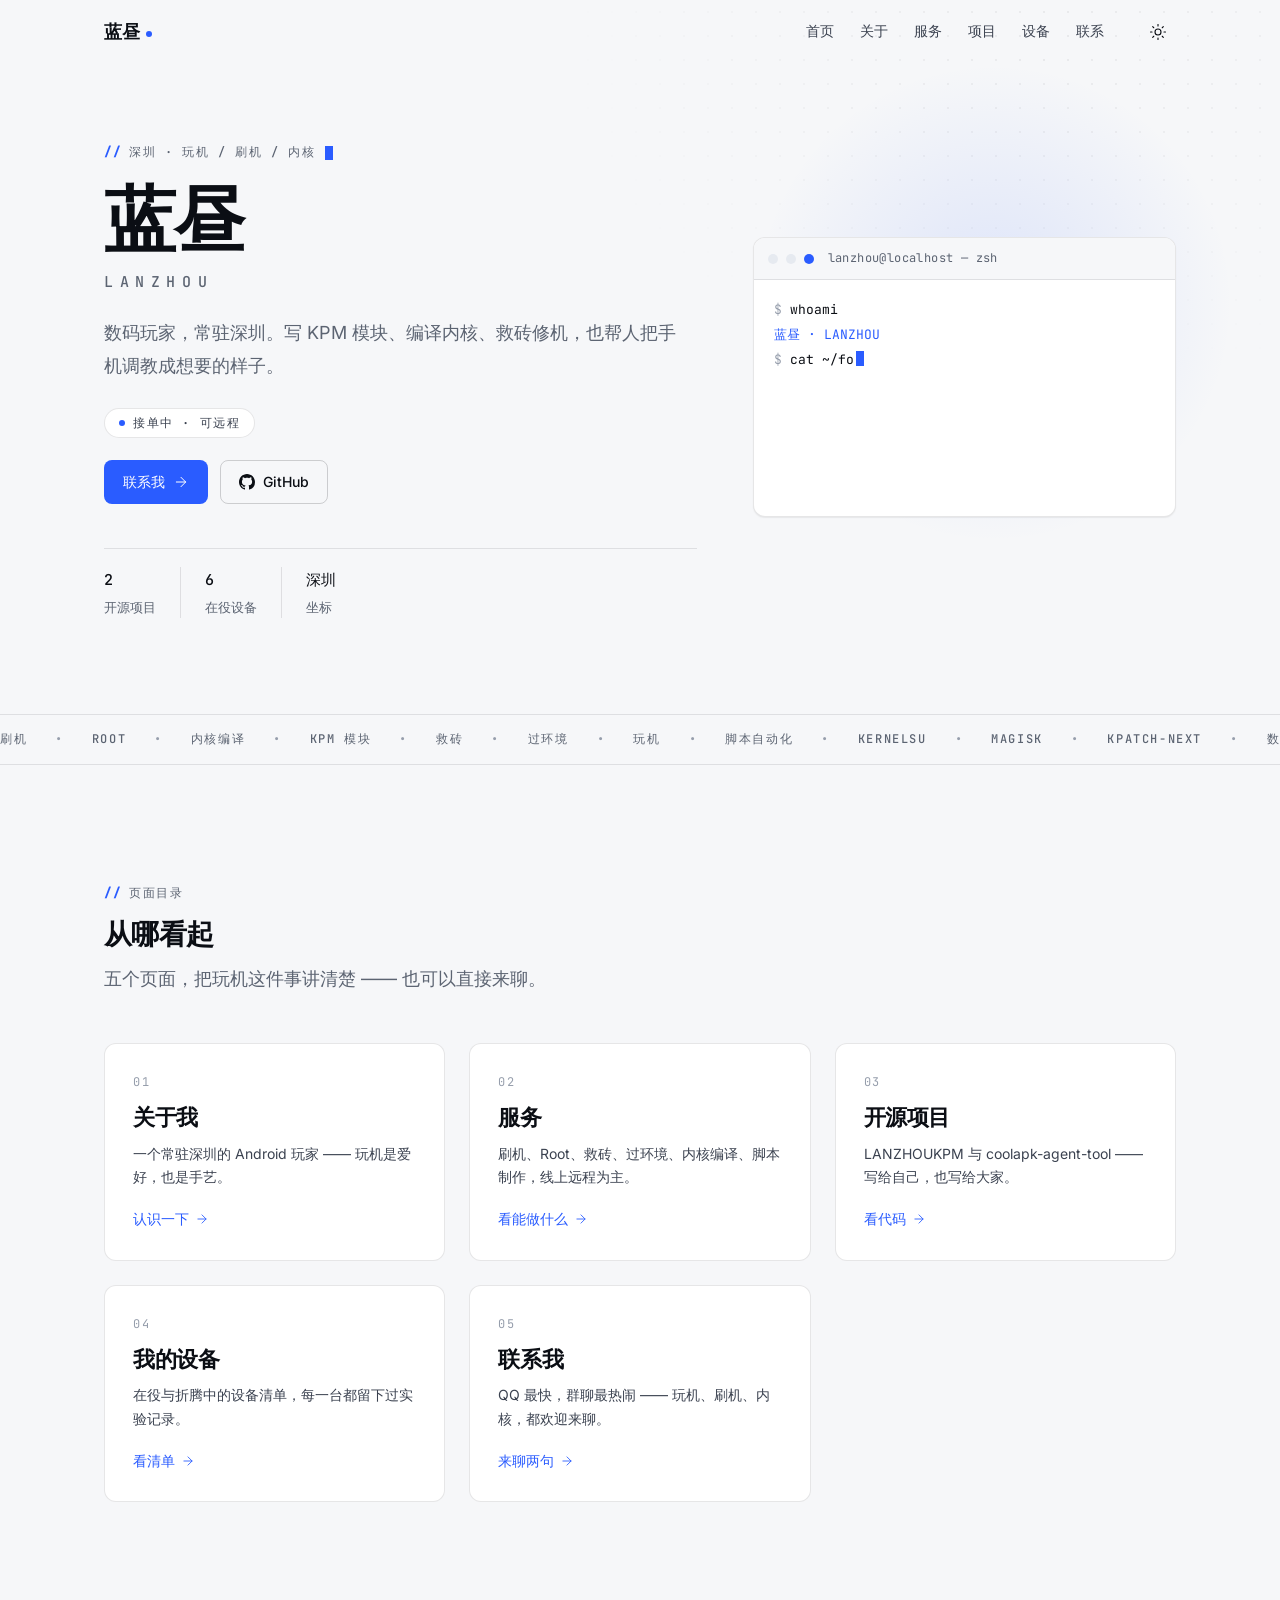
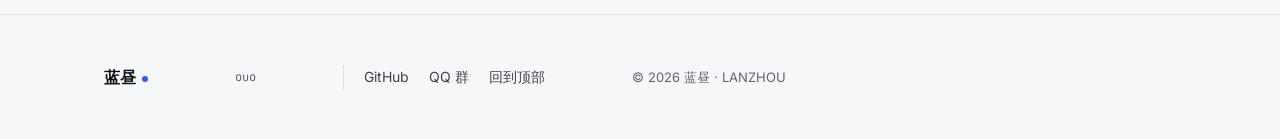
==== index.html @ 0f18b176 "site build: 2026-10-04 13:26 UTC" ====
<!DOCTYPE html><html lang="zh-CN" data-theme="light"><head><meta charset="utf-8"><meta name="viewport" content="width=device-width, initial-scale=1"><title>蓝昼的个人网站 - LANZHOU</title><meta name="description" content="蓝昼（LANZHOU）的个人网站：玩机、刷机、内核编译与数码折腾。线上承接刷机 / Root / 救砖 / 过环境 / 内核编译 / 软件脚本制作。"><meta name="color-scheme" content="light dark"><meta name="theme-color" content="#f6f7f9" media="(prefers-color-scheme: light)"><meta name="theme-color" content="#06080d" media="(prefers-color-scheme: dark)"><meta name="author" content="蓝昼"><meta property="og:title" content="蓝昼的个人网站 - LANZHOU"><meta property="og:description" content="蓝昼（LANZHOU）的个人网站：玩机、刷机、内核编译与数码折腾。线上承接刷机 / Root / 救砖 / 过环境 / 内核编译 / 软件脚本制作。"><meta property="og:type" content="website"><link rel="icon" type="image/svg+xml" href="/favicon.svg"><script>
      (function () {
        var root = document.documentElement;
        root.classList.add('js');
        try {
          var stored = localStorage.getItem('lz-theme');
          var theme =
            stored === 'light' || stored === 'dark'
              ? stored
              : window.matchMedia('(prefers-color-scheme: dark)').matches
                ? 'dark'
                : 'light';
          root.dataset.theme = theme;
        } catch (error) {
          /* keep the default light theme */
        }
      })();
    </script><meta name="astro-view-transitions-enabled" content="true"><meta name="astro-view-transitions-fallback" content="animate"><script type="module" src="/_astro/ClientRouter.astro_astro_type_script_index_0_lang.CYDbzu1r.js"></script><link rel="stylesheet" href="/_astro/Footer.B8YaAHz7.css"></head><body><a class="skip-link" href="#main">跳到主要内容</a><header data-astro-transition-persist="nav" class="nav" id="nav"><div class="container nav__inner"><a class="nav__logo" href="/" aria-label="蓝昼 · 回到首页">蓝昼<span class="nav__dot" aria-hidden="true"></span></a><nav class="nav__links" aria-label="主导航"><a class="nav__link is-active" href="/" aria-current="page">首页</a><a class="nav__link" href="/about">关于</a><a class="nav__link" href="/services">服务</a><a class="nav__link" href="/projects">项目</a><a class="nav__link" href="/devices">设备</a><a class="nav__link" href="/contact">联系</a><span class="nav__underline" aria-hidden="true"></span></nav><div class="nav__actions"><button class="icon-btn theme-toggle js-theme-toggle" type="button" aria-label="切换明暗主题" aria-pressed="false"><svg class="icon-sun" width="18" height="18" viewBox="0 0 24 24" fill="none" stroke="currentColor" stroke-width="1.5" stroke-linecap="round" stroke-linejoin="round" aria-hidden="true"><circle cx="12" cy="12" r="4" />
  <path d="M12 2v2" />
  <path d="M12 20v2" />
  <path d="m4.93 4.93 1.41 1.41" />
  <path d="m17.66 17.66 1.41 1.41" />
  <path d="M2 12h2" />
  <path d="M20 12h2" />
  <path d="m6.34 17.66-1.41 1.41" />
  <path d="m19.07 4.93-1.41 1.41" /></svg><svg class="icon-moon" width="18" height="18" viewBox="0 0 24 24" fill="none" stroke="currentColor" stroke-width="1.5" stroke-linecap="round" stroke-linejoin="round" aria-hidden="true"><path d="M20.985 12.486a9 9 0 1 1-9.473-9.472c.405-.022.617.46.402.803a6 6 0 0 0 8.268 8.268c.344-.215.825-.004.803.401" /></svg></button><button class="icon-btn nav__burger" id="navBurger" type="button" aria-label="打开菜单" aria-expanded="false" aria-controls="menuSheet"><span class="burger-lines" aria-hidden="true"><span></span><span></span></span></button></div></div></header><div class="menu-sheet" id="menuSheet"><a class="menu-sheet__link is-active" style="--i:0" href="/" aria-current="page">首页</a><a class="menu-sheet__link" style="--i:1" href="/about">关于</a><a class="menu-sheet__link" style="--i:2" href="/services">服务</a><a class="menu-sheet__link" style="--i:3" href="/projects">项目</a><a class="menu-sheet__link" style="--i:4" href="/devices">设备</a><a class="menu-sheet__link" style="--i:5" href="/contact">联系</a><div class="menu-sheet__foot"><span class="menu-sheet__foot-label">亮色 / 深色</span><button class="icon-btn theme-toggle js-theme-toggle" type="button" aria-label="切换明暗主题" aria-pressed="false"><svg class="icon-sun" width="18" height="18" viewBox="0 0 24 24" fill="none" stroke="currentColor" stroke-width="1.5" stroke-linecap="round" stroke-linejoin="round" aria-hidden="true"><circle cx="12" cy="12" r="4" />
  <path d="M12 2v2" />
  <path d="M12 20v2" />
  <path d="m4.93 4.93 1.41 1.41" />
  <path d="m17.66 17.66 1.41 1.41" />
  <path d="M2 12h2" />
  <path d="M20 12h2" />
  <path d="m6.34 17.66-1.41 1.41" />
  <path d="m19.07 4.93-1.41 1.41" /></svg><svg class="icon-moon" width="18" height="18" viewBox="0 0 24 24" fill="none" stroke="currentColor" stroke-width="1.5" stroke-linecap="round" stroke-linejoin="round" aria-hidden="true"><path d="M20.985 12.486a9 9 0 1 1-9.473-9.472c.405-.022.617.46.402.803a6 6 0 0 0 8.268 8.268c.344-.215.825-.004.803.401" /></svg></button></div></div><main id="main" tabindex="-1"><section class="hero" id="top"><div class="hero__grid-bg" aria-hidden="true"></div><div class="hero__glow" aria-hidden="true"></div><div class="container hero__inner"><div class="hero__lead"><p class="eyebrow eyebrow--cursor" data-reveal>深圳 · 玩机 / 刷机 / 内核</p><h1 class="hero__title" data-reveal style="--reveal-delay:1">蓝昼</h1><span class="hero__latin" data-reveal style="--reveal-delay:2">LANZHOU</span><p class="hero__sub" data-reveal style="--reveal-delay:3">数码玩家，常驻深圳。写 KPM 模块、编译内核、救砖修机，也帮人把手机调教成想要的样子。</p><div class="hero__status" data-reveal style="--reveal-delay:4"><button class="status-pill" type="button" data-copy="3752279897" data-copy-label="QQ 号" title="点击复制 QQ：3752279897"><span class="status-pill__dot" aria-hidden="true"></span>接单中 · 可远程</button></div><div class="hero__cta" data-reveal style="--reveal-delay:5"><a class="btn btn--primary" href="/contact">联系我<svg class="btn__arrow" width="16" height="16" viewBox="0 0 24 24" fill="none" stroke="currentColor" stroke-width="1.5" stroke-linecap="round" stroke-linejoin="round" aria-hidden="true"><path d="M5 12h14" />
  <path d="m12 5 7 7-7 7" /></svg></a><a class="btn btn--secondary" href="https://github.com/LANZHOU-1" target="_blank" rel="noopener"><svg width="16" height="16" viewBox="0 0 16 16" fill="currentColor" aria-hidden="true"><path d="M8 0C3.58 0 0 3.58 0 8c0 3.54 2.29 6.53 5.47 7.59.4.07.55-.17.55-.38 0-.19-.01-.82-.01-1.49-2.01.37-2.53-.49-2.69-.94-.09-.23-.48-.94-.82-1.13-.28-.15-.68-.52-.01-.53.63-.01 1.08.58 1.23.82.72 1.21 1.87.87 2.33.66.07-.52.28-.87.51-1.07-1.78-.2-3.64-.89-3.64-3.95 0-.87.31-1.59.82-2.15-.08-.2-.36-1.02.08-2.12 0 0 .67-.21 2.2.82.64-.18 1.32-.27 2-.27s1.36.09 2 .27c1.53-1.04 2.2-.82 2.2-.82.44 1.1.16 1.92.08 2.12.51.56.82 1.27.82 2.15 0 3.07-1.87 3.75-3.65 3.95.29.25.54.73.54 1.48 0 1.07-.01 1.93-.01 2.2 0 .21.15.46.55.38A8.01 8.01 0 0 0 16 8c0-4.42-3.58-8-8-8Z"></path></svg>GitHub</a></div><div class="hero__stats" data-reveal style="--reveal-delay:6"><div class="hero__stat"><div class="hero__stat-value">2</div><div class="hero__stat-label">开源项目</div></div><div class="hero__stat"><div class="hero__stat-value">6</div><div class="hero__stat-label">在役设备</div></div><div class="hero__stat"><div class="hero__stat-value">深圳</div><div class="hero__stat-label">坐标</div></div></div></div><div class="terminal" data-reveal style="--reveal-delay:3"><div class="terminal__bar"><span class="terminal__dot"></span><span class="terminal__dot"></span><span class="terminal__dot terminal__dot--accent"></span><span class="terminal__title">lanzhou@localhost — zsh</span></div><div class="terminal__body" id="terminalBody" data-lines="[{&quot;cmd&quot;:&quot;whoami&quot;,&quot;out&quot;:&quot;蓝昼 · LANZHOU&quot;,&quot;accent&quot;:true},{&quot;cmd&quot;:&quot;cat ~/focus.txt&quot;,&quot;out&quot;:&quot;KPM · 内核编译 · Root · 过环境&quot;},{&quot;cmd&quot;:&quot;ls ~/devices/&quot;,&quot;out&quot;:&quot;find-x9s-pro  mi-14  mi-14  ace-6  mi-11-pro&quot;},{&quot;cmd&quot;:&quot;status&quot;,&quot;out&quot;:&quot;接单中 · 欢迎来聊&quot;}]"><div class="terminal__line"><span class="t-prompt">$ </span><span class="t-cmd">whoami</span></div><div class="terminal__line t-out t-accent">蓝昼 · LANZHOU</div><div class="terminal__line"><span class="t-prompt">$ </span><span class="t-cmd">cat ~/focus.txt</span></div><div class="terminal__line t-out">KPM · 内核编译 · Root · 过环境</div><div class="terminal__line"><span class="t-prompt">$ </span><span class="t-cmd">ls ~/devices/</span></div><div class="terminal__line t-out">find-x9s-pro  mi-14  mi-14  ace-6  mi-11-pro</div><div class="terminal__line"><span class="t-prompt">$ </span><span class="t-cmd">status</span></div><div class="terminal__line t-out">接单中 · 欢迎来聊</div><div class="terminal__line"><span class="t-prompt">$ </span><span class="terminal__cursor"></span></div></div></div></div></section><div class="marquee" aria-hidden="true"><div class="marquee__track"><span class="marquee__item">刷机<span class="marquee__sep">•</span></span><span class="marquee__item">Root<span class="marquee__sep">•</span></span><span class="marquee__item">内核编译<span class="marquee__sep">•</span></span><span class="marquee__item">KPM 模块<span class="marquee__sep">•</span></span><span class="marquee__item">救砖<span class="marquee__sep">•</span></span><span class="marquee__item">过环境<span class="marquee__sep">•</span></span><span class="marquee__item">玩机<span class="marquee__sep">•</span></span><span class="marquee__item">脚本自动化<span class="marquee__sep">•</span></span><span class="marquee__item">KernelSU<span class="marquee__sep">•</span></span><span class="marquee__item">Magisk<span class="marquee__sep">•</span></span><span class="marquee__item">KPatch-Next<span class="marquee__sep">•</span></span><span class="marquee__item">数码<span class="marquee__sep">•</span></span><span class="marquee__item">刷机<span class="marquee__sep">•</span></span><span class="marquee__item">Root<span class="marquee__sep">•</span></span><span class="marquee__item">内核编译<span class="marquee__sep">•</span></span><span class="marquee__item">KPM 模块<span class="marquee__sep">•</span></span><span class="marquee__item">救砖<span class="marquee__sep">•</span></span><span class="marquee__item">过环境<span class="marquee__sep">•</span></span><span class="marquee__item">玩机<span class="marquee__sep">•</span></span><span class="marquee__item">脚本自动化<span class="marquee__sep">•</span></span><span class="marquee__item">KernelSU<span class="marquee__sep">•</span></span><span class="marquee__item">Magisk<span class="marquee__sep">•</span></span><span class="marquee__item">KPatch-Next<span class="marquee__sep">•</span></span><span class="marquee__item">数码<span class="marquee__sep">•</span></span></div></div><section class="section index"><div class="container"><div class="section-head" data-reveal><p class="eyebrow">页面目录</p><h2 class="section-title">从哪看起</h2><p class="section-sub">五个页面，把玩机这件事讲清楚 —— 也可以直接来聊。</p></div><div class="index-grid"><a class="index-card" href="/about" data-reveal style="--reveal-delay:0"><span class="index-card__n">01</span><span class="index-card__title">关于我</span><span class="index-card__desc">一个常驻深圳的 Android 玩家 —— 玩机是爱好，也是手艺。</span><span class="index-card__go">认识一下<svg width="14" height="14" viewBox="0 0 24 24" fill="none" stroke="currentColor" stroke-width="1.5" stroke-linecap="round" stroke-linejoin="round" aria-hidden="true"><path d="M5 12h14" />
  <path d="m12 5 7 7-7 7" /></svg></span></a><a class="index-card" href="/services" data-reveal style="--reveal-delay:1"><span class="index-card__n">02</span><span class="index-card__title">服务</span><span class="index-card__desc">刷机、Root、救砖、过环境、内核编译、脚本制作，线上远程为主。</span><span class="index-card__go">看能做什么<svg width="14" height="14" viewBox="0 0 24 24" fill="none" stroke="currentColor" stroke-width="1.5" stroke-linecap="round" stroke-linejoin="round" aria-hidden="true"><path d="M5 12h14" />
  <path d="m12 5 7 7-7 7" /></svg></span></a><a class="index-card" href="/projects" data-reveal style="--reveal-delay:2"><span class="index-card__n">03</span><span class="index-card__title">开源项目</span><span class="index-card__desc">LANZHOUKPM 与 coolapk-agent-tool —— 写给自己，也写给大家。</span><span class="index-card__go">看代码<svg width="14" height="14" viewBox="0 0 24 24" fill="none" stroke="currentColor" stroke-width="1.5" stroke-linecap="round" stroke-linejoin="round" aria-hidden="true"><path d="M5 12h14" />
  <path d="m12 5 7 7-7 7" /></svg></span></a><a class="index-card" href="/devices" data-reveal style="--reveal-delay:0"><span class="index-card__n">04</span><span class="index-card__title">我的设备</span><span class="index-card__desc">在役与折腾中的设备清单，每一台都留下过实验记录。</span><span class="index-card__go">看清单<svg width="14" height="14" viewBox="0 0 24 24" fill="none" stroke="currentColor" stroke-width="1.5" stroke-linecap="round" stroke-linejoin="round" aria-hidden="true"><path d="M5 12h14" />
  <path d="m12 5 7 7-7 7" /></svg></span></a><a class="index-card" href="/contact" data-reveal style="--reveal-delay:1"><span class="index-card__n">05</span><span class="index-card__title">联系我</span><span class="index-card__desc">QQ 最快，群聊最热闹 —— 玩机、刷机、内核，都欢迎来聊。</span><span class="index-card__go">来聊两句<svg width="14" height="14" viewBox="0 0 24 24" fill="none" stroke="currentColor" stroke-width="1.5" stroke-linecap="round" stroke-linejoin="round" aria-hidden="true"><path d="M5 12h14" />
  <path d="m12 5 7 7-7 7" /></svg></span></a></div></div></section></main><footer class="footer"><div class="container"><div class="footer__grid"><a class="footer__brand" href="/">蓝昼<span class="brand-dot" aria-hidden="true"></span></a><span class="footer__meta">ouo</span><div class="footer__links footer__links--routes"><a class="footer__link" href="https://github.com/LANZHOU-1" target="_blank" rel="noopener">GitHub</a><a class="footer__link" href="https://qm.qq.com/cgi-bin/qm/qr?k=FAzw1wKRV6R-6odhcSvSNSamWyo17o_5&amp;jump_from=webapi&amp;authKey=oeqmKlNpkUFIu+/Ma2nOqrueSHoh1JoUUSZ+VoMtCYi2a6aO78MT2yeQeweDq3gS" target="_blank" rel="noopener">QQ 群</a><button class="footer__link" type="button" data-toc-top>回到顶部</button></div><p class="footer__copy">© 2026 蓝昼 · LANZHOU</p></div></div></footer><div class="toast" id="toast" role="status" aria-live="polite"></div><script type="module" src="/_astro/BaseLayout.astro_astro_type_script_index_0_lang.CA8ISk42.js"></script></body></html>
---- _astro/Footer.B8YaAHz7.css ----
.astro-route-announcer{clip:rect(0 0 0 0);clip-path:inset(50%);white-space:nowrap;width:1px;height:1px;position:absolute;top:0;left:0;overflow:hidden}@font-face{font-family:Inter Variable;font-style:normal;font-display:swap;font-weight:100 900;src:url(/_astro/inter-cyrillic-ext-wght-normal.BOeWTOD4.woff2)format("woff2-variations");unicode-range:U+460-52F,U+1C80-1C8A,U+20B4,U+2DE0-2DFF,U+A640-A69F,U+FE2E-FE2F}@font-face{font-family:Inter Variable;font-style:normal;font-display:swap;font-weight:100 900;src:url(/_astro/inter-cyrillic-wght-normal.DqGufNeO.woff2)format("woff2-variations");unicode-range:U+301,U+400-45F,U+490-491,U+4B0-4B1,U+2116}@font-face{font-family:Inter Variable;font-style:normal;font-display:swap;font-weight:100 900;src:url(/_astro/inter-greek-ext-wght-normal.DlzME5K_.woff2)format("woff2-variations");unicode-range:U+1F??}@font-face{font-family:Inter Variable;font-style:normal;font-display:swap;font-weight:100 900;src:url(/_astro/inter-greek-wght-normal.CkhJZR-_.woff2)format("woff2-variations");unicode-range:U+370-377,U+37A-37F,U+384-38A,U+38C,U+38E-3A1,U+3A3-3FF}@font-face{font-family:Inter Variable;font-style:normal;font-display:swap;font-weight:100 900;src:url(/_astro/inter-vietnamese-wght-normal.CBcvBZtf.woff2)format("woff2-variations");unicode-range:U+102-103,U+110-111,U+128-129,U+168-169,U+1A0-1A1,U+1AF-1B0,U+300-301,U+303-304,U+308-309,U+323,U+329,U+1EA0-1EF9,U+20AB}@font-face{font-family:Inter Variable;font-style:normal;font-display:swap;font-weight:100 900;src:url(/_astro/inter-latin-ext-wght-normal.DO1Apj_S.woff2)format("woff2-variations");unicode-range:U+100-2BA,U+2BD-2C5,U+2C7-2CC,U+2CE-2D7,U+2DD-2FF,U+304,U+308,U+329,U+1D00-1DBF,U+1E00-1E9F,U+1EF2-1EFF,U+2020,U+20A0-20AB,U+20AD-20C0,U+2113,U+2C60-2C7F,U+A720-A7FF}@font-face{font-family:Inter Variable;font-style:normal;font-display:swap;font-weight:100 900;src:url(/_astro/inter-latin-wght-normal.Dx4kXJAl.woff2)format("woff2-variations");unicode-range:U+??,U+131,U+152-153,U+2BB-2BC,U+2C6,U+2DA,U+2DC,U+304,U+308,U+329,U+2000-206F,U+20AC,U+2122,U+2191,U+2193,U+2212,U+2215,U+FEFF,U+FFFD}@font-face{font-family:JetBrains Mono;font-style:normal;font-display:swap;font-weight:400;src:url([data-uri])format("woff2"),url([data-uri])format("woff");unicode-range:U+460-52F,U+1C80-1C8A,U+20B4,U+2DE0-2DFF,U+A640-A69F,U+FE2E-FE2F}@font-face{font-family:JetBrains Mono;font-style:normal;font-display:swap;font-weight:400;src:url(/_astro/jetbrains-mono-cyrillic-400-normal.BEIGL1Tu.woff2)format("woff2"),url(/_astro/jetbrains-mono-cyrillic-400-normal.ugxPyKxw.woff)format("woff");unicode-range:U+301,U+400-45F,U+490-491,U+4B0-4B1,U+2116}@font-face{font-family:JetBrains Mono;font-style:normal;font-display:swap;font-weight:400;src:url(/_astro/jetbrains-mono-greek-400-normal.C190GLew.woff2)format("woff2"),url(/_astro/jetbrains-mono-greek-400-normal.B9oWc5Lo.woff)format("woff");unicode-range:U+370-377,U+37A-37F,U+384-38A,U+38C,U+38E-3A1,U+3A3-3FF}@font-face{font-family:JetBrains Mono;font-style:normal;font-display:swap;font-weight:400;src:url([data-uri])format("woff2"),url(/_astro/jetbrains-mono-vietnamese-400-normal.CqNFfHCs.woff)format("woff");unicode-range:U+102-103,U+110-111,U+128-129,U+168-169,U+1A0-1A1,U+1AF-1B0,U+300-301,U+303-304,U+308-309,U+323,U+329,U+1EA0-1EF9,U+20AB}@font-face{font-family:JetBrains Mono;font-style:normal;font-display:swap;font-weight:400;src:url(/_astro/jetbrains-mono-latin-ext-400-normal.Bc8Ftmh3.woff2)format("woff2"),url(/_astro/jetbrains-mono-latin-ext-400-normal.fXTG6kC5.woff)format("woff");unicode-range:U+100-2BA,U+2BD-2C5,U+2C7-2CC,U+2CE-2D7,U+2DD-2FF,U+304,U+308,U+329,U+1D00-1DBF,U+1E00-1E9F,U+1EF2-1EFF,U+2020,U+20A0-20AB,U+20AD-20C0,U+2113,U+2C60-2C7F,U+A720-A7FF}@font-face{font-family:JetBrains Mono;font-style:normal;font-display:swap;font-weight:400;src:url(/_astro/jetbrains-mono-latin-400-normal.V6pRDFza.woff2)format("woff2"),url(/_astro/jetbrains-mono-latin-400-normal.6-qcROiO.woff)format("woff");unicode-range:U+??,U+131,U+152-153,U+2BB-2BC,U+2C6,U+2DA,U+2DC,U+304,U+308,U+329,U+2000-206F,U+20AC,U+2122,U+2191,U+2193,U+2212,U+2215,U+FEFF,U+FFFD}@font-face{font-family:JetBrains Mono;font-style:normal;font-display:swap;font-weight:500;src:url([data-uri])format("woff2"),url([data-uri])format("woff");unicode-range:U+460-52F,U+1C80-1C8A,U+20B4,U+2DE0-2DFF,U+A640-A69F,U+FE2E-FE2F}@font-face{font-family:JetBrains Mono;font-style:normal;font-display:swap;font-weight:500;src:url(/_astro/jetbrains-mono-cyrillic-500-normal.DmUKJPL_.woff2)format("woff2"),url(/_astro/jetbrains-mono-cyrillic-500-normal.DJqRU3vO.woff)format("woff");unicode-range:U+301,U+400-45F,U+490-491,U+4B0-4B1,U+2116}@font-face{font-family:JetBrains Mono;font-style:normal;font-display:swap;font-weight:500;src:url(/_astro/jetbrains-mono-greek-500-normal.JpySY46c.woff2)format("woff2"),url(/_astro/jetbrains-mono-greek-500-normal.D7SFKleX.woff)format("woff");unicode-range:U+370-377,U+37A-37F,U+384-38A,U+38C,U+38E-3A1,U+3A3-3FF}@font-face{font-family:JetBrains Mono;font-style:normal;font-display:swap;font-weight:500;src:url([data-uri])format("woff2"),url(/_astro/jetbrains-mono-vietnamese-500-normal.DNRqzVM1.woff)format("woff");unicode-range:U+102-103,U+110-111,U+128-129,U+168-169,U+1A0-1A1,U+1AF-1B0,U+300-301,U+303-304,U+308-309,U+323,U+329,U+1EA0-1EF9,U+20AB}@font-face{font-family:JetBrains Mono;font-style:normal;font-display:swap;font-weight:500;src:url(/_astro/jetbrains-mono-latin-ext-500-normal.Cut-4mMH.woff2)format("woff2"),url(/_astro/jetbrains-mono-latin-ext-500-normal.ckzbgY84.woff)format("woff");unicode-range:U+100-2BA,U+2BD-2C5,U+2C7-2CC,U+2CE-2D7,U+2DD-2FF,U+304,U+308,U+329,U+1D00-1DBF,U+1E00-1E9F,U+1EF2-1EFF,U+2020,U+20A0-20AB,U+20AD-20C0,U+2113,U+2C60-2C7F,U+A720-A7FF}@font-face{font-family:JetBrains Mono;font-style:normal;font-display:swap;font-weight:500;src:url(/_astro/jetbrains-mono-latin-500-normal.BWZEU5yA.woff2)format("woff2"),url(/_astro/jetbrains-mono-latin-500-normal.CJOVTJB7.woff)format("woff");unicode-range:U+??,U+131,U+152-153,U+2BB-2BC,U+2C6,U+2DA,U+2DC,U+304,U+308,U+329,U+2000-206F,U+20AC,U+2122,U+2191,U+2193,U+2212,U+2215,U+FEFF,U+FFFD}:root{color-scheme:light;--color-primary:#2a5cff;--color-primary-hover:#1f4fe0;--color-primary-pressed:#1a44c4;--color-on-primary:#fff;--color-primary-soft:#2a5cff0f;--color-link:#2a5cff;--color-focus-ring:#2a5cff73;--color-glow-accent:#2a5cff1f;--color-ink:#0b0e14;--color-body:#3b4250;--color-mute:#5c6472;--color-ash:#969eac;--color-canvas:#fff;--color-canvas-soft:#f6f7f9;--color-canvas-soft-2:#eef1f5;--color-surface-1:#fff;--color-surface-2:#f6f7f9;--color-surface-3:#eef1f5;--color-surface-4:#e6eaf0;--color-hairline:#0b0e141a;--color-hairline-strong:#0b0e142e;--color-success:#1e9e5a;--color-error:#d93025;--color-warning:#b4690e;--color-selection-bg:#2a5cff;--color-selection-fg:#fff;--font-sans:"Inter Variable", Inter, system-ui, -apple-system, "Segoe UI", "PingFang SC", "HarmonyOS Sans SC", "MiSans", "Microsoft YaHei UI", "Microsoft YaHei", sans-serif;--font-mono:"JetBrains Mono", "Cascadia Code", Consolas, "Courier New", monospace;--space-xxs:4px;--space-xs:8px;--space-sm:12px;--space-md:16px;--space-lg:24px;--space-xl:32px;--space-xxl:48px;--space-section:112px;--radius-xs:4px;--radius-sm:6px;--radius-md:8px;--radius-lg:12px;--radius-xl:16px;--radius-xxl:24px;--radius-pill:9999px;--shadow-sm:0 1px 2px #0b0e140a, 0 1px 1px #0b0e1408;--shadow-lift:0 10px 30px #0b0e1412;--shadow-modal:0 24px 64px #0b0e142e;--ease-system:cubic-bezier(.22, 1, .36, 1);--dur-fast:.15s;--dur-base:.2s;--dur-slow:.4s;--dur-theme:.35s;--dur-page-out:.15s;--dur-page-in:.32s;--dur-page-delay:70ms;--dur-nav-glide:.26s;--container-max:1120px;--nav-height:64px;--scrim:#06080d99}[data-theme=dark]{color-scheme:dark;--color-primary:#3d6af2;--color-primary-hover:#3563ea;--color-primary-pressed:#2e58dc;--color-on-primary:#fff;--color-primary-soft:#3d6af224;--color-link:#6e9bff;--color-focus-ring:#6e9bff80;--color-glow-accent:#3d6af233;--color-ink:#f1f4f9;--color-body:#b9c1ce;--color-mute:#8d96a8;--color-ash:#626b7c;--color-canvas:#0c1017;--color-canvas-soft:#06080d;--color-canvas-soft-2:#0c1017;--color-surface-1:#0c1017;--color-surface-2:#12161f;--color-surface-3:#171c26;--color-surface-4:#1d2330;--color-hairline:#ffffff17;--color-hairline-strong:#ffffff29;--color-selection-bg:#6e9bff;--color-selection-fg:#06080d;--shadow-sm:0 1px 2px #0006;--shadow-lift:0 10px 30px #00000073, 0 0 0 1px #3d6af238, 0 12px 32px #3d6af229;--shadow-modal:0 24px 64px #0009}*,:before,:after{box-sizing:border-box}*{margin:0}html{-webkit-text-size-adjust:100%;scroll-behavior:smooth;scroll-padding-top:calc(var(--nav-height) + 16px);background:var(--color-canvas-soft)}body{font-family:var(--font-sans);color:var(--color-body);background:var(--color-canvas-soft);-webkit-font-smoothing:antialiased;text-rendering:optimizelegibility;font-size:16px;line-height:1.75;overflow-x:hidden}img,svg,video{max-width:100%;display:block}button,input,textarea,select{font:inherit;color:inherit}button{cursor:pointer;background:0 0;border:0;padding:0}ul,ol{padding:0;list-style:none}a{color:var(--color-link);text-decoration:none}p a,.prose a{text-underline-offset:3px;text-decoration:underline 1px}h1,h2,h3,h4{color:var(--color-ink);text-wrap:balance;font-weight:600}p{text-wrap:pretty;max-width:68ch}strong{color:var(--color-ink);font-weight:600}code,kbd{font-family:var(--font-mono);background:var(--color-surface-3);border:1px solid var(--color-hairline);border-radius:var(--radius-xs);padding:1px 6px;font-size:.9em}:focus-visible{outline:2px solid var(--color-focus-ring);outline-offset:2px;border-radius:2px}#main:focus-visible{outline:none}::selection{background:var(--color-selection-bg);color:var(--color-selection-fg)}*{scrollbar-width:thin;scrollbar-color:var(--color-ash) transparent}::-webkit-scrollbar{width:10px;height:10px}::-webkit-scrollbar-track{background:0 0}::-webkit-scrollbar-thumb{background:var(--color-surface-4);border-radius:var(--radius-pill);border:2px solid var(--color-canvas-soft)}.container{width:100%;max-width:var(--container-max);margin-inline:auto;padding-inline:24px}.section{padding-block:var(--space-section)}.section--hairline{border-top:1px solid var(--color-hairline)}.section-head{margin-bottom:var(--space-xxl)}.eyebrow{font-family:var(--font-mono);letter-spacing:1.6px;text-transform:uppercase;color:var(--color-mute);align-items:center;gap:8px;font-size:12px;font-weight:500;display:inline-flex}.eyebrow:before{content:"//";color:var(--color-primary);font-weight:600}.section-title{letter-spacing:-.6px;color:var(--color-ink);margin-top:var(--space-sm);font-size:28px;font-weight:600;line-height:1.25}.section-sub{margin-top:var(--space-sm);color:var(--color-mute);max-width:62ch;font-size:18px;line-height:1.7}.page-head{padding-top:calc(var(--nav-height) + 64px);padding-bottom:var(--space-xl);border-bottom:1px solid var(--color-hairline)}.page-head__title{margin-top:var(--space-sm);letter-spacing:-2.2px;color:var(--color-ink);font-size:56px;font-weight:600;line-height:1.08}.page-head__lede{margin-top:var(--space-md);max-width:60ch;color:var(--color-mute);font-size:18px;line-height:1.7}.page-body{padding-top:var(--space-xxl);padding-bottom:var(--space-section)}.skip-link{z-index:100;background:var(--color-ink);color:var(--color-canvas);border-radius:var(--radius-md);transition:transform var(--dur-fast) var(--ease-system);padding:8px 14px;font-size:14px;position:fixed;top:8px;left:8px;transform:translateY(-200%)}.skip-link:focus-visible{transform:none}.visually-hidden{clip:rect(0 0 0 0);white-space:nowrap;border:0;width:1px;height:1px;margin:-1px;padding:0;position:absolute;overflow:hidden}@media (width<=768px){.container{padding-inline:20px}.section{padding-block:64px}.page-head{padding-top:calc(var(--nav-height) + 40px);padding-bottom:var(--space-lg)}.page-head__title{letter-spacing:-1.4px;font-size:40px}.page-body{padding-bottom:72px}}@media (width<=480px){.container{padding-inline:16px}}.btn{border-radius:var(--radius-md);white-space:nowrap;min-height:44px;transition:background-color var(--dur-fast) var(--ease-system), border-color var(--dur-fast) var(--ease-system), color var(--dur-fast) var(--ease-system), transform var(--dur-fast) var(--ease-system), box-shadow var(--dur-base) var(--ease-system);border:1px solid #0000;justify-content:center;align-items:center;gap:8px;padding:10px 18px;font-size:14px;font-weight:500;line-height:1.2;display:inline-flex}.btn svg{flex:none;width:16px;height:16px}.btn--primary{background:var(--color-primary);color:var(--color-on-primary)}.btn--primary:hover{background:var(--color-primary-hover);box-shadow:var(--shadow-lift);transform:translateY(-1px)}.btn--primary:active{background:var(--color-primary-pressed);box-shadow:none;transform:scale(.985)}.btn__arrow{transition:transform var(--dur-fast) var(--ease-system)}.btn:hover .btn__arrow{transform:translate(2px)}.btn--secondary{color:var(--color-ink);border-color:var(--color-hairline-strong);background:0 0}.btn--secondary:hover{background:var(--color-surface-2);border-color:var(--color-ink)}.btn--ghost{min-height:38px;color:var(--color-body);background:0 0;padding:8px 12px}.btn--ghost:hover{color:var(--color-ink);background:var(--color-surface-2)}.icon-btn{border-radius:var(--radius-md);background:var(--color-surface-2);width:36px;height:36px;color:var(--color-ink);transition:background-color var(--dur-base) var(--ease-system), color var(--dur-base) var(--ease-system), transform var(--dur-fast) var(--ease-system);justify-content:center;align-items:center;display:inline-flex;position:relative}.icon-btn:after{content:"";position:absolute;inset:-4px}.icon-btn:hover{background:var(--color-surface-3)}.icon-btn:active{transform:scale(.96)}.icon-btn svg{width:18px;height:18px}.theme-toggle{overflow:hidden}.theme-toggle svg{transition:opacity var(--dur-base) var(--ease-system), transform var(--dur-base) var(--ease-system);position:absolute;top:50%;left:50%}.theme-toggle .icon-sun{transform:translate(-50%,-50%)}.theme-toggle .icon-moon{opacity:0;transform:translate(-50%,-50%)rotate(-40deg)scale(.7)}[data-theme=dark] .theme-toggle .icon-sun{opacity:0;transform:translate(-50%,-50%)rotate(40deg)scale(.7)}[data-theme=dark] .theme-toggle .icon-moon{opacity:1;transform:translate(-50%,-50%)}.tag{height:24px;font-family:var(--font-mono);letter-spacing:1.6px;text-transform:uppercase;color:var(--color-mute);background:var(--color-surface-2);border-radius:var(--radius-pill);white-space:nowrap;align-items:center;gap:6px;padding:0 10px;font-size:12px;font-weight:500;display:inline-flex}.tags{gap:var(--space-xs);flex-wrap:wrap;display:flex}.tag--accent{color:var(--color-primary);background:var(--color-primary-soft)}[data-theme=dark] .tag--accent{color:var(--color-link)}.status-pill{font-family:var(--font-mono);letter-spacing:1.6px;color:var(--color-body);background:var(--color-surface-1);border:1px solid var(--color-hairline);border-radius:var(--radius-pill);cursor:pointer;transition:background-color var(--dur-base) var(--ease-system), border-color var(--dur-base) var(--ease-system), color var(--dur-base) var(--ease-system);align-items:center;gap:8px;padding:6px 14px;font-size:12px;font-weight:500;line-height:1.4;display:inline-flex;position:relative}.status-pill:hover{color:var(--color-ink);background:var(--color-surface-2);border-color:var(--color-hairline-strong)}.status-pill__dot{border-radius:var(--radius-pill);background:var(--color-primary);width:6px;height:6px;animation:2s ease-in-out infinite status-pulse}.tool-grid{gap:var(--space-sm);margin-top:var(--space-lg);grid-template-columns:repeat(4,minmax(0,1fr));padding:0;list-style:none;display:grid}.tool-tile{text-align:center;color:var(--color-ink);background:var(--color-surface-1);border:1px solid var(--color-hairline);border-radius:var(--radius-md);transition:transform var(--dur-base) var(--ease-system), border-color var(--dur-base) var(--ease-system), box-shadow var(--dur-base) var(--ease-system);flex-direction:column;align-items:center;gap:10px;padding:14px 12px;display:flex}.tool-tile:hover{border-color:var(--color-hairline-strong);box-shadow:var(--shadow-lift);transform:translateY(-2px)}.tool-tile__icon{color:var(--color-mute);transition:color var(--dur-base) var(--ease-system);display:inline-flex}.tool-tile:hover .tool-tile__icon{color:var(--color-primary)}.tool-tile__name{color:var(--color-ink);font-size:14px;line-height:1.7}.device-filter{margin-bottom:var(--space-lg);scrollbar-width:none;align-items:center;gap:6px;display:flex;overflow-x:auto}.device-filter::-webkit-scrollbar{display:none}.pill-tab{white-space:nowrap;color:var(--color-body);border-radius:var(--radius-pill);cursor:pointer;transition:background-color var(--dur-fast) var(--ease-system), color var(--dur-fast) var(--ease-system);background:0 0;flex:none;align-items:center;padding:6px 14px;font-size:14px;font-weight:400;line-height:1.7;display:inline-flex}.pill-tab:hover{color:var(--color-ink)}.pill-tab[aria-pressed=true]{color:var(--color-ink);background:var(--color-surface-2)}.faq{margin-top:var(--space-xl)}.faq-item{border-top:1px solid var(--color-hairline);padding:18px 0}.faq-item:last-child{border-bottom:1px solid var(--color-hairline)}.faq-item__q{justify-content:space-between;align-items:center;gap:var(--space-md);letter-spacing:-.15px;color:var(--color-ink);cursor:pointer;font-size:18px;font-weight:500;line-height:1.5;list-style:none;display:flex}.faq-item__q::-webkit-details-marker{display:none}.faq-item__chevron{color:var(--color-mute);transition:transform var(--dur-base) var(--ease-system);flex:none;display:inline-flex}.faq-item[open] .faq-item__chevron{transform:rotate(180deg)}.faq-item__a{max-width:68ch;margin-top:var(--space-sm);color:var(--color-body);font-size:16px;line-height:1.75}.clock-strip{margin-top:var(--space-xxl);border-top:1px solid var(--color-hairline);font-family:var(--font-mono);color:var(--color-mute);font-variant-numeric:tabular-nums;padding:14px 0;font-size:13px;line-height:1.7}.card{background:var(--color-surface-1);border:1px solid var(--color-hairline);border-radius:var(--radius-lg);box-shadow:var(--shadow-sm);padding:24px}.card-title{letter-spacing:-.4px;color:var(--color-ink);font-size:22px;font-weight:600;line-height:1.3}.card-desc{color:var(--color-mute);font-size:14px;line-height:1.7}.service-card{background:var(--color-surface-1);border:1px solid var(--color-hairline);border-radius:var(--radius-lg);box-shadow:var(--shadow-sm);transition:transform var(--dur-base) var(--ease-system), box-shadow var(--dur-base) var(--ease-system), border-color var(--dur-base) var(--ease-system);flex-direction:column;gap:12px;padding:24px;display:flex;position:relative}.service-card:hover{border-color:var(--color-hairline-strong);box-shadow:var(--shadow-lift);transform:translateY(-3px)}.service-card__icon{border-radius:var(--radius-md);background:var(--color-surface-2);width:36px;height:36px;color:var(--color-mute);transition:background-color var(--dur-base) var(--ease-system), color var(--dur-base) var(--ease-system);place-items:center;display:grid}.service-card__icon svg{width:20px;height:20px}.service-card:hover .service-card__icon{background:var(--color-primary-soft);color:var(--color-primary)}[data-theme=dark] .service-card:hover .service-card__icon{color:var(--color-link)}.service-card__link{font-family:var(--font-mono);letter-spacing:.4px;color:var(--color-link);align-items:center;gap:6px;margin-top:auto;padding-top:10px;font-size:12px;display:inline-flex}.service-card__link svg{width:14px;height:14px;transition:transform var(--dur-fast) var(--ease-system)}.service-card:hover .service-card__link svg{transform:translate(3px)}.project-card{background:var(--color-surface-1);border:1px solid var(--color-hairline);border-radius:var(--radius-lg);box-shadow:var(--shadow-sm);transition:background-color var(--dur-base) var(--ease-system), transform var(--dur-base) var(--ease-system), box-shadow var(--dur-base) var(--ease-system), border-color var(--dur-base) var(--ease-system);flex-direction:column;gap:14px;padding:28px;display:flex}.project-card:hover{background:var(--color-surface-2);border-color:var(--color-hairline-strong);box-shadow:var(--shadow-lift);transform:translateY(-3px)}.project-card__head{flex-wrap:wrap;align-items:center;gap:10px;display:flex}.project-card__name{letter-spacing:-.4px;color:var(--color-ink);font-size:22px;font-weight:600}.project-card__tagline{font-family:var(--font-mono);letter-spacing:.2px;color:var(--color-mute);font-size:13px}.project-card__actions{flex-wrap:wrap;gap:10px;margin-top:auto;padding-top:10px;display:flex}.project-card__stars{font-family:var(--font-mono);color:var(--color-mute);align-items:center;gap:5px;font-size:12px;display:inline-flex}.device-row{border-top:1px solid var(--color-hairline);border-radius:var(--radius-md);transition:background-color var(--dur-fast) var(--ease-system);grid-template-columns:minmax(0,1.5fr) minmax(0,.9fr) minmax(0,1fr);align-items:center;gap:12px;padding:14px 18px;display:grid}.device-row:last-child{border-bottom:1px solid var(--color-hairline)}.device-row:hover{background:var(--color-surface-2)}.device-row__name{color:var(--color-ink);font-weight:500}.device-row__role,.device-row__note{font-family:var(--font-mono);color:var(--color-mute);font-size:13px}.device-ledger__head{font-family:var(--font-mono);letter-spacing:1.6px;text-transform:uppercase;color:var(--color-mute);grid-template-columns:minmax(0,1.5fr) minmax(0,.9fr) minmax(0,1fr);gap:12px;padding:0 18px 10px;font-size:12px;font-weight:500;display:grid}.copy-btn{min-height:32px;color:var(--color-body);background:var(--color-surface-2);border:1px solid var(--color-hairline);border-radius:var(--radius-sm);transition:background-color var(--dur-fast) var(--ease-system), border-color var(--dur-fast) var(--ease-system), color var(--dur-fast) var(--ease-system);align-items:center;gap:6px;padding:6px 12px;font-size:14px;font-weight:500;display:inline-flex}.copy-btn:hover{color:var(--color-ink);border-color:var(--color-hairline-strong)}.copy-btn svg{width:14px;height:14px}.copy-btn__done,.copy-btn .icon-check,.copy-btn.is-copied .copy-btn__idle,.copy-btn.is-copied .icon-copy{display:none}.copy-btn.is-copied .copy-btn__done,.copy-btn.is-copied .icon-check,.icon-copy,.icon-check{display:inline-flex}.copy-btn.is-copied{color:var(--color-primary);background:var(--color-primary-soft);border-color:#0000}[data-theme=dark] .copy-btn.is-copied{color:var(--color-link)}@media (width<=768px){.copy-btn{min-height:44px}}.toast{z-index:80;font-family:var(--font-mono);color:var(--color-canvas);background:var(--color-ink);border-radius:var(--radius-md);box-shadow:var(--shadow-modal);opacity:0;pointer-events:none;transition:opacity .18s var(--ease-system), transform .22s var(--ease-system);padding:10px 16px;font-size:13px;position:fixed;bottom:28px;left:50%;transform:translate(-50%,16px)}[data-theme=dark] .toast{color:var(--color-canvas-soft)}.toast.is-visible{opacity:1;transform:translate(-50%)}.qr-frame{border:1px solid var(--color-hairline);border-radius:var(--radius-md);cursor:zoom-in;transition:transform var(--dur-base) var(--ease-system), box-shadow var(--dur-base) var(--ease-system);background:#fff;padding:10px;display:inline-block}.qr-frame:hover{box-shadow:var(--shadow-lift);transform:translateY(-2px)}.qr-frame img{border-radius:var(--radius-xs);width:180px;height:180px}dialog.qr-modal{width:fit-content;max-width:min(92vw,400px);color:var(--color-body);background:var(--color-surface-1);border:1px solid var(--color-hairline);border-radius:var(--radius-xl);box-shadow:var(--shadow-modal);margin:auto;padding:0;position:fixed;inset:0}.qr-modal__inner{padding:20px 20px 16px;position:relative}dialog.qr-modal::backdrop{background:var(--scrim);backdrop-filter:blur(8px)}dialog.qr-modal[open]{animation:qr-modal-in .2s var(--ease-system)}@keyframes qr-modal-in{0%{opacity:0;transform:scale(.96)}to{opacity:1;transform:none}}.qr-modal img{border-radius:var(--radius-xs);width:320px;max-width:100%;height:auto}.qr-modal__close{position:absolute;top:10px;right:10px}.qr-modal__caption{text-align:center;font-family:var(--font-mono);letter-spacing:.4px;color:var(--color-mute);margin-top:12px;font-size:12px}@media (width<=480px){.qr-frame img{width:148px;height:148px}}.nav{z-index:50;height:var(--nav-height);transition:background-color var(--dur-base) var(--ease-system), border-color var(--dur-base) var(--ease-system);background:0 0;border-bottom:1px solid #0000;position:fixed;top:0;left:0;right:0}.nav.is-scrolled{background:var(--color-canvas-soft);border-bottom-color:var(--color-hairline)}@supports (background:color-mix(in srgb, red 50%, transparent)){.nav.is-scrolled{background:color-mix(in srgb, var(--color-canvas-soft) 88%, transparent);backdrop-filter:blur(12px)}}.nav__inner{align-items:center;gap:24px;height:100%;display:flex}.nav__logo{letter-spacing:-.15px;color:var(--color-ink);align-items:center;gap:6px;font-size:18px;font-weight:600;display:inline-flex}.nav__logo:hover{text-decoration:none}.nav__dot,.brand-dot{background:var(--color-primary);border-radius:50%;width:6px;height:6px;margin-top:4px;display:inline-block}.nav__links{align-items:center;gap:2px;margin-left:auto;display:flex;position:relative}.nav__link{height:44px;color:var(--color-body);border-radius:var(--radius-sm);transition:color var(--dur-fast) var(--ease-system);align-items:center;padding:0 12px;font-size:14px;display:inline-flex}.nav__link:hover{color:var(--color-ink);text-decoration:none}.nav__link.is-active{color:var(--color-ink)}.nav__underline{background:var(--color-primary);opacity:0;width:0;height:2px;transition:transform var(--dur-nav-glide) var(--ease-system), width var(--dur-nav-glide) var(--ease-system), opacity .15s var(--ease-system);border-radius:2px;position:absolute;bottom:4px;left:0}.nav__underline.is-instant{transition:none}.nav__actions{align-items:center;gap:10px;display:flex}.nav__burger{display:none}.burger-lines{width:18px;height:12px;display:block;position:relative}.burger-lines span{width:100%;height:2px;transition:top var(--dur-base) var(--ease-system), transform var(--dur-base) var(--ease-system);background:currentColor;border-radius:2px;position:absolute;left:0}.burger-lines span:first-child{top:0}.burger-lines span:last-child{top:10px}.nav__burger[aria-expanded=true] .burger-lines span:first-child{top:5px;transform:rotate(45deg)}.nav__burger[aria-expanded=true] .burger-lines span:last-child{top:5px;transform:rotate(-45deg)}@media (width<=768px){.nav__links{display:none}.nav__burger{display:inline-flex}}.menu-sheet{z-index:45;padding:calc(var(--nav-height) + 28px) 24px 36px;background:var(--color-canvas-soft);opacity:0;pointer-events:none;transition:opacity var(--dur-base) var(--ease-system), transform var(--dur-base) var(--ease-system);flex-direction:column;display:flex;position:fixed;inset:0;transform:translateY(-8px)}.menu-sheet.is-open{opacity:1;pointer-events:auto;transform:none}.menu-sheet__link{letter-spacing:-.6px;color:var(--color-ink);border-bottom:1px solid var(--color-hairline);opacity:0;transition:opacity .3s var(--ease-system), transform .3s var(--ease-system);transition-delay:calc(var(--i,0) * 40ms);justify-content:space-between;align-items:center;gap:16px;padding:14px 0;font-size:28px;font-weight:600;display:flex;transform:translateY(8px)}.menu-sheet__link.is-active:after{content:"";background:var(--color-primary);border-radius:50%;flex:none;width:6px;height:6px}.menu-sheet.is-open .menu-sheet__link{opacity:1;transform:none}.menu-sheet__foot{justify-content:space-between;align-items:center;margin-top:auto;padding-top:24px;display:flex}.menu-sheet__foot-label{font-family:var(--font-mono);letter-spacing:1.6px;text-transform:uppercase;color:var(--color-mute);font-size:12px}body.no-scroll{overflow:hidden}@media (width>=769px){.menu-sheet{display:none}}.page-toc{align-items:center;gap:var(--space-lg);margin-top:var(--space-xxl);padding-top:var(--space-lg);border-top:1px solid var(--color-hairline);display:flex}.page-toc__list{scrollbar-width:none;align-items:center;gap:6px;min-width:0;margin:0;padding:0;list-style:none;display:flex;overflow-x:auto}.page-toc__list::-webkit-scrollbar{display:none}.page-toc__link{height:34px;font-family:var(--font-mono);letter-spacing:1.6px;white-space:nowrap;color:var(--color-mute);border-radius:var(--radius-pill);transition:background-color var(--dur-fast) var(--ease-system), color var(--dur-fast) var(--ease-system);align-items:center;padding:0 14px;font-size:12px;font-weight:500;display:inline-flex;position:relative}.page-toc__link:after{content:"";position:absolute;inset:-5px -3px}.page-toc__link:hover{color:var(--color-ink);background:var(--color-surface-2);text-decoration:none}.page-toc__link.is-active{color:var(--color-ink);background:var(--color-surface-2)}.page-toc__top{flex:none;margin-left:auto}.footer{background:var(--color-canvas-soft);border-top:1px solid var(--color-hairline);padding:48px 0}.footer__grid{flex-wrap:wrap;justify-content:space-between;align-items:center;gap:20px 28px;display:flex}.footer__brand{color:var(--color-ink);align-items:center;gap:6px;font-weight:600;display:inline-flex}.footer__meta{font-family:var(--font-mono);letter-spacing:.2px;color:var(--color-mute);font-size:12px}.footer__links{flex-wrap:wrap;align-items:center;gap:18px;display:flex}.footer__links--routes{border-left:1px solid var(--color-hairline);gap:20px;padding-left:20px}.footer__link{color:var(--color-body);transition:color var(--dur-fast) var(--ease-system);font-size:14px}.footer__link:hover{color:var(--color-ink);text-decoration:none}.footer__copy{width:100%;color:var(--color-mute);font-size:13px}@media (width<=768px){.footer__grid{flex-direction:column;align-items:flex-start}.footer__links--routes{border-left:0;padding-left:0}.page-toc{gap:var(--space-md);margin-top:var(--space-xl)}.page-toc__list{padding-right:var(--space-lg)}.page-toc__link{height:36px}.pill-tab,.status-pill{min-height:44px}}.hero{padding:calc(var(--nav-height) + 72px) 0 96px;position:relative;overflow:hidden}.hero__grid-bg{background-image:radial-gradient(circle, var(--color-hairline) 1px, transparent 1.2px);opacity:.6;pointer-events:none;background-size:24px 24px;position:absolute;inset:0;-webkit-mask-image:radial-gradient(720px 520px at 82% 6%,#000 0%,#0000 70%);mask-image:radial-gradient(720px 520px at 82% 6%,#000 0%,#0000 70%)}.hero__glow{background:radial-gradient(circle, var(--color-glow-accent) 0%, transparent 65%);pointer-events:none;width:520px;height:520px;position:absolute;top:6%;right:2%}.hero__inner{grid-template-columns:minmax(0,7fr) minmax(0,5fr);align-items:center;gap:56px;display:grid;position:relative}.eyebrow--cursor:after{content:"";background:var(--color-primary);width:8px;height:14px;margin-left:2px;animation:1s step-end infinite blink}.hero__title{letter-spacing:-.04em;color:var(--color-ink);margin-top:18px;font-size:clamp(48px,7.4vw,72px);font-weight:600;line-height:1.04}.hero__latin{font-family:var(--font-mono);letter-spacing:.44em;text-transform:uppercase;color:var(--color-mute);margin-top:12px;font-size:clamp(13px,1.6vw,15px);font-weight:500;display:block}.hero__sub{max-width:52ch;color:var(--color-mute);margin-top:22px;font-size:18px;line-height:1.8}.hero__cta{flex-wrap:wrap;gap:12px;margin-top:30px;display:flex}.hero__status{margin-top:24px}.hero__status+.hero__cta{margin-top:22px}.hero__stats{border-top:1px solid var(--color-hairline);margin-top:44px;padding-top:18px;display:flex}.hero__stat{border-right:1px solid var(--color-hairline);margin-right:24px;padding-right:24px}.hero__stat:last-child{border-right:0;margin-right:0;padding-right:0}.hero__stat-value{font-family:var(--font-mono);color:var(--color-ink);font-variant-numeric:tabular-nums;font-size:15px;font-weight:500}.hero__stat-label{color:var(--color-mute);margin-top:2px;font-size:13px}.terminal{background:var(--color-surface-1);border:1px solid var(--color-hairline);border-radius:var(--radius-lg);box-shadow:var(--shadow-sm);font-family:var(--font-mono);position:relative;overflow:hidden}.terminal__bar{background:var(--color-surface-2);border-bottom:1px solid var(--color-hairline);align-items:center;gap:8px;padding:10px 14px;display:flex}.terminal__dot{background:var(--color-surface-4);border-radius:50%;width:10px;height:10px}.terminal__dot--accent{background:var(--color-primary)}.terminal__title{letter-spacing:.4px;color:var(--color-mute);margin-left:6px;font-size:12px}.terminal__body{min-height:236px;color:var(--color-body);padding:18px 20px 22px;font-size:13px;line-height:1.9}.terminal__line{white-space:pre-wrap;word-break:break-word}.t-prompt{color:var(--color-ash)}.t-cmd{color:var(--color-ink)}.t-out{color:var(--color-mute)}.t-accent{color:var(--color-primary)}[data-theme=dark] .t-accent{color:var(--color-link)}.terminal__cursor{vertical-align:-2px;background:var(--color-primary);width:8px;height:15px;margin-left:2px;animation:1s step-end infinite blink;display:inline-block}.marquee{border-top:1px solid var(--color-hairline);border-bottom:1px solid var(--color-hairline);padding:14px 0;overflow:hidden}.marquee__track{width:max-content;animation:40s linear infinite marquee;display:flex}.marquee:hover .marquee__track,.marquee:focus-within .marquee__track{animation-play-state:paused}.marquee__item{font-family:var(--font-mono);letter-spacing:1.6px;text-transform:uppercase;color:var(--color-mute);white-space:nowrap;align-items:center;gap:28px;padding-right:28px;font-size:12px;font-weight:500;display:inline-flex}.marquee__sep{color:var(--color-ash)}.about__grid{grid-template-columns:minmax(0,7fr) minmax(0,5fr);align-items:start;gap:64px;display:grid}.about__prose p+p{margin-top:16px}.about__facts{flex-direction:column;display:flex}.fact{border-top:1px solid var(--color-hairline);grid-template-columns:92px minmax(0,1fr);gap:16px;padding:12px 0;display:grid}.fact:last-child{border-bottom:1px solid var(--color-hairline)}.fact__label{font-family:var(--font-mono);letter-spacing:1.6px;text-transform:uppercase;color:var(--color-mute);padding-top:3px;font-size:12px}.fact__value{color:var(--color-ink);font-size:15px}.services__grid{grid-template-columns:repeat(3,minmax(0,1fr));gap:18px;display:grid}.services__note{font-family:var(--font-mono);letter-spacing:.2px;color:var(--color-mute);margin-top:22px;font-size:13px}.services-process,.services-faq{margin-top:var(--space-section)}.projects__grid{grid-template-columns:repeat(2,minmax(0,1fr));gap:18px;display:grid}.projects__foot{justify-content:space-between;align-items:center;gap:var(--space-lg);margin-top:var(--space-xl);padding-top:var(--space-xl);border-top:1px solid var(--color-hairline);flex-wrap:wrap;display:flex}.projects__note{max-width:56ch;color:var(--color-mute);font-size:14px;line-height:1.7}.devices__ledger{max-width:820px}.devices__note{margin-top:var(--space-lg);font-family:var(--font-mono);letter-spacing:.2px;color:var(--color-mute);font-size:13px}.device-row[hidden]{display:none}.notfound__links{flex-wrap:wrap;gap:10px;display:flex}.notfound .page-body{min-height:44vh}.contact__grid{grid-template-columns:minmax(0,5fr) minmax(0,7fr);align-items:start;gap:40px;display:grid}.contact-row{border-top:1px solid var(--color-hairline);grid-template-columns:92px minmax(0,1fr) auto;align-items:center;gap:16px;padding:14px 0;display:grid}.contact-row:last-child{border-bottom:1px solid var(--color-hairline)}.contact-row__label{font-family:var(--font-mono);letter-spacing:1.6px;text-transform:uppercase;color:var(--color-mute);font-size:12px}.contact-row__value{font-family:var(--font-mono);color:var(--color-ink);word-break:break-all;font-size:14px}.contact-row__hint{color:var(--color-mute);margin-top:3px;font-size:13px}.group-card{background:var(--color-primary-soft);border:1px solid var(--color-hairline);border-radius:var(--radius-lg);padding:28px}.group-card__name{letter-spacing:-.4px;color:var(--color-ink);font-size:22px;font-weight:600}.group-card__desc{color:var(--color-mute);max-width:46ch;margin-top:8px;font-size:14px;line-height:1.7}.group-card__actions{flex-wrap:wrap;gap:12px;margin-top:20px;display:flex}.group-card__qr{margin-top:24px}.group-card__qr-hint{font-family:var(--font-mono);letter-spacing:.4px;color:var(--color-mute);margin-top:10px;font-size:12px}.index-grid{gap:var(--space-lg);grid-template-columns:repeat(3,minmax(0,1fr));display:grid}.index-card{border:1px solid var(--color-hairline);border-radius:var(--radius-lg);background:var(--color-surface-1);min-height:176px;color:inherit;transition:transform var(--dur-base) var(--ease-system), border-color var(--dur-base) var(--ease-system), box-shadow var(--dur-base) var(--ease-system);flex-direction:column;gap:10px;padding:28px;display:flex}.index-card:hover{border-color:var(--color-hairline-strong);box-shadow:var(--shadow-lift);text-decoration:none;transform:translateY(-3px)}.index-card:active{transform:translateY(-1px)scale(.994)}.index-card__n{font-family:var(--font-mono);letter-spacing:1.6px;color:var(--color-ash);font-size:12px}.index-card__title{letter-spacing:-.4px;color:var(--color-ink);font-size:22px;font-weight:600;line-height:1.3}.index-card__desc{color:var(--color-body);font-size:14px;line-height:1.7}.index-card__go{color:var(--color-primary);align-items:center;gap:6px;margin-top:auto;padding-top:8px;font-size:14px;font-weight:500;display:inline-flex}.index-card__go svg{transition:transform var(--dur-base) var(--ease-system)}.index-card:hover .index-card__go svg{transform:translate(3px)}.about__toolchain{margin-top:var(--space-xxl);padding-top:var(--space-xl);border-top:1px solid var(--color-hairline)}.process{gap:var(--space-lg);margin-top:var(--space-xxl);padding-top:var(--space-xl);border-top:1px solid var(--color-hairline);grid-template-columns:repeat(4,minmax(0,1fr));display:grid}.process__step{flex-direction:column;gap:6px;display:flex}.process__n{font-family:var(--font-mono);letter-spacing:1.6px;color:var(--color-primary);font-size:12px}.process__title{color:var(--color-ink);font-size:16px;font-weight:600}.process__desc{color:var(--color-mute);font-size:14px;line-height:1.7}@media (width<=1024px){.services__grid,.tool-grid,.index-grid{grid-template-columns:repeat(2,minmax(0,1fr))}.process{gap:var(--space-xl) var(--space-lg);grid-template-columns:repeat(2,minmax(0,1fr))}.hero__inner{gap:40px}}@media (width<=900px){.hero__inner,.about__grid,.contact__grid,.projects__grid{grid-template-columns:minmax(0,1fr)}.hero__inner{gap:44px}.about__grid{gap:36px}}@media (width<=768px){.services__grid,.index-grid,.process{grid-template-columns:minmax(0,1fr)}.index-card{min-height:0;padding:22px}.hero{padding:calc(var(--nav-height) + 48px) 0 64px}.hero__stats{flex-wrap:wrap;gap:16px}.hero__stat{border-right:0;min-width:30%;margin-right:0;padding-right:0}.device-row,.device-ledger__head{grid-template-columns:minmax(0,1.4fr) minmax(0,1fr)}.device-row__note,.device-ledger__head span:last-child{display:none}.contact-row{grid-template-columns:minmax(0,1fr) auto;row-gap:6px}.contact-row__label{grid-column:1/-1}}@media (width<=480px){.terminal__body{font-size:12px}}@keyframes blink{0%,50%{opacity:1}50.01%,to{opacity:0}}@keyframes marquee{to{transform:translate(-50%)}}@keyframes status-pulse{0%,to{opacity:1;transform:scale(1)}50%{opacity:.55;transform:scale(1.45)}}@keyframes lz-page-out{to{opacity:0;transform:translateY(-6px)}}@keyframes lz-page-out-back{to{opacity:0;transform:translateY(6px)}}@keyframes lz-page-in{0%{opacity:0;transform:translateY(14px)}}@keyframes lz-page-in-back{0%{opacity:0;transform:translateY(-14px)}}::view-transition-old(root){animation:lz-page-out var(--dur-page-out) var(--ease-system) both}::view-transition-new(root){animation:lz-page-in var(--dur-page-in) var(--ease-system) var(--dur-page-delay) both}html[data-astro-transition=forward]::view-transition-old(root){animation:lz-page-out var(--dur-page-out) var(--ease-system) both}html[data-astro-transition=forward]::view-transition-new(root){animation:lz-page-in var(--dur-page-in) var(--ease-system) var(--dur-page-delay) both}html[data-astro-transition=back]::view-transition-old(root){animation:lz-page-out-back var(--dur-page-out) var(--ease-system) both}html[data-astro-transition=back]::view-transition-new(root){animation:lz-page-in-back var(--dur-page-in) var(--ease-system) var(--dur-page-delay) both}html.js [data-reveal]{opacity:0;transition:opacity var(--dur-slow) var(--ease-system), transform var(--dur-slow) var(--ease-system);transition-delay:calc(var(--reveal-delay,0) * 60ms);will-change:opacity, transform;transform:translateY(16px)}html.js [data-reveal].is-visible{opacity:1;will-change:auto;transform:none}html.js [data-reveal].is-instant{transition:none}html.theme-transition,html.theme-transition *,html.theme-transition :before,html.theme-transition :after{transition:background-color var(--dur-theme) var(--ease-system), border-color var(--dur-theme) var(--ease-system), color var(--dur-theme) var(--ease-system)!important}@media (prefers-reduced-motion:reduce){html{scroll-behavior:auto}*,:before,:after{transition-duration:.01ms!important;transition-delay:0s!important;animation-duration:.01ms!important;animation-iteration-count:1!important}html.js [data-reveal]{opacity:1;transform:none}.marquee__track{animation:none}::view-transition-group(root),::view-transition-old(root),::view-transition-new(root){mix-blend-mode:normal!important;animation:none!important}}@keyframes astroFadeInOut{0%{opacity:1}to{opacity:0}}@keyframes astroFadeIn{0%{opacity:0;mix-blend-mode:plus-lighter}to{opacity:1;mix-blend-mode:plus-lighter}}@keyframes astroFadeOut{0%{opacity:1;mix-blend-mode:plus-lighter}to{opacity:0;mix-blend-mode:plus-lighter}}@keyframes astroSlideFromRight{0%{transform:translate(100%)}}@keyframes astroSlideFromLeft{0%{transform:translate(-100%)}}@keyframes astroSlideToRight{to{transform:translate(100%)}}@keyframes astroSlideToLeft{to{transform:translate(-100%)}}@media (prefers-reduced-motion){::view-transition-group(*),::view-transition-old(*),::view-transition-new(*),[data-astro-transition-scope]{animation:none!important}}
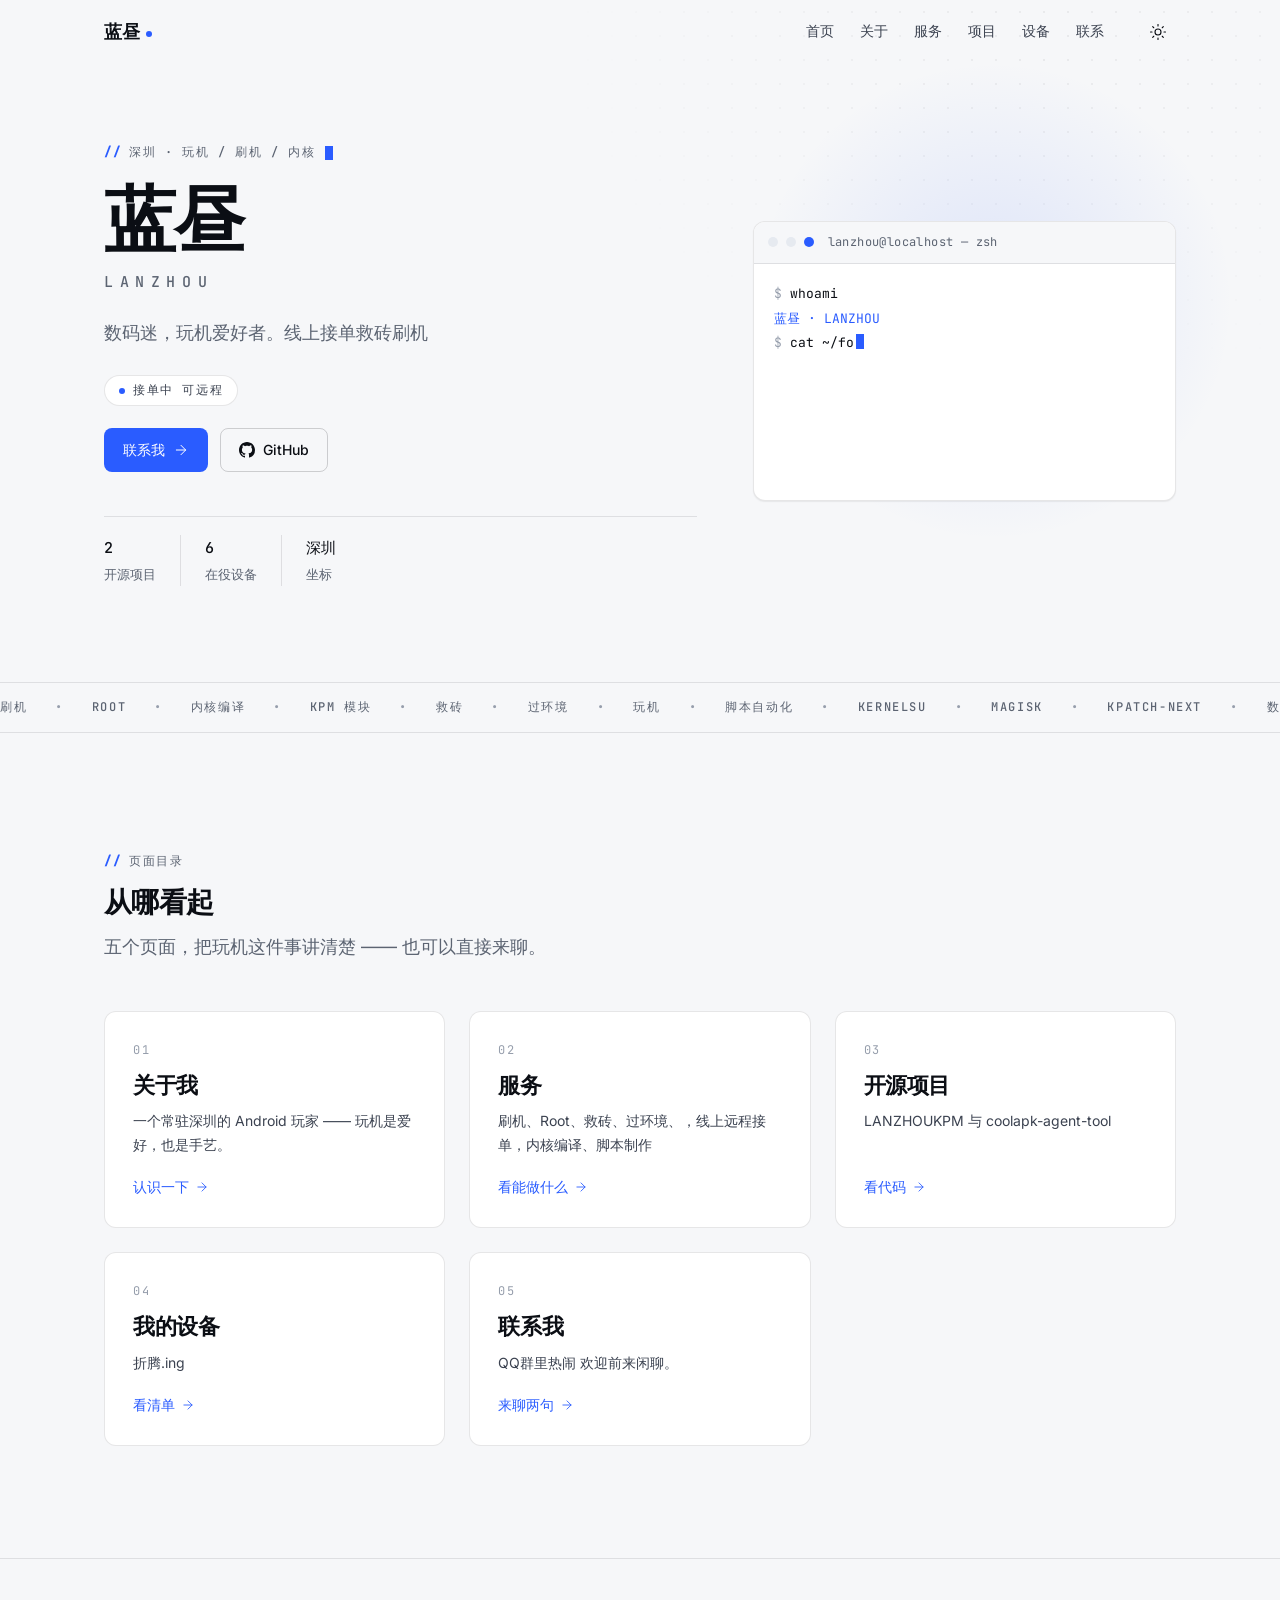
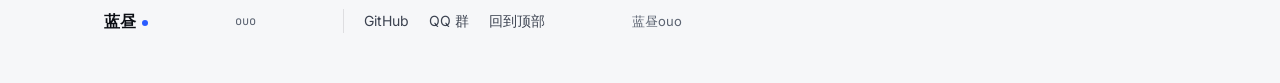
==== commit ecbb1df2: "Update index.html" ====
--- a/index.html
+++ b/index.html
@@ -1,4 +1,4 @@
-<!DOCTYPE html><html lang="zh-CN" data-theme="light"><head><meta charset="utf-8"><meta name="viewport" content="width=device-width, initial-scale=1"><title>蓝昼的个人网站 - LANZHOU</title><meta name="description" content="蓝昼（LANZHOU）的个人网站：玩机、刷机、内核编译与数码折腾。线上承接刷机 / Root / 救砖 / 过环境 / 内核编译 / 软件脚本制作。"><meta name="color-scheme" content="light dark"><meta name="theme-color" content="#f6f7f9" media="(prefers-color-scheme: light)"><meta name="theme-color" content="#06080d" media="(prefers-color-scheme: dark)"><meta name="author" content="蓝昼"><meta property="og:title" content="蓝昼的个人网站 - LANZHOU"><meta property="og:description" content="蓝昼（LANZHOU）的个人网站：玩机、刷机、内核编译与数码折腾。线上承接刷机 / Root / 救砖 / 过环境 / 内核编译 / 软件脚本制作。"><meta property="og:type" content="website"><link rel="icon" type="image/svg+xml" href="/favicon.svg"><script>
+<!DOCTYPE html><html lang="zh-CN" data-theme="light"><head><meta charset="utf-8"><meta name="viewport" content="width=device-width, initial-scale=1"><title>蓝昼的个人网站</title><meta name="description" content="蓝昼的个人网站：玩机、刷机、内核编译与数码折腾。线上接刷机 / Root / 救砖 / 过环境 / 内核编译 / 软件脚本制作。"><meta name="color-scheme" content="light dark"><meta name="theme-color" content="#f6f7f9" media="(prefers-color-scheme: light)"><meta name="theme-color" content="#06080d" media="(prefers-color-scheme: dark)"><meta name="author" content="蓝昼"><meta property="og:title" content="蓝昼的个人网站 - LANZHOU"><meta property="og:description" content="蓝昼（LANZHOU）的个人网站：玩机、刷机、内核编译与数码折腾。线上承接刷机 / Root / 救砖 / 过环境 / 内核编译 / 软件脚本制作。"><meta property="og:type" content="website"><link rel="icon" type="image/svg+xml" href="/favicon.svg"><script>
       (function () {
         var root = document.documentElement;
         root.classList.add('js');
@@ -31,10 +31,10 @@
   <path d="M2 12h2" />
   <path d="M20 12h2" />
   <path d="m6.34 17.66-1.41 1.41" />
-  <path d="m19.07 4.93-1.41 1.41" /></svg><svg class="icon-moon" width="18" height="18" viewBox="0 0 24 24" fill="none" stroke="currentColor" stroke-width="1.5" stroke-linecap="round" stroke-linejoin="round" aria-hidden="true"><path d="M20.985 12.486a9 9 0 1 1-9.473-9.472c.405-.022.617.46.402.803a6 6 0 0 0 8.268 8.268c.344-.215.825-.004.803.401" /></svg></button></div></div><main id="main" tabindex="-1"><section class="hero" id="top"><div class="hero__grid-bg" aria-hidden="true"></div><div class="hero__glow" aria-hidden="true"></div><div class="container hero__inner"><div class="hero__lead"><p class="eyebrow eyebrow--cursor" data-reveal>深圳 · 玩机 / 刷机 / 内核</p><h1 class="hero__title" data-reveal style="--reveal-delay:1">蓝昼</h1><span class="hero__latin" data-reveal style="--reveal-delay:2">LANZHOU</span><p class="hero__sub" data-reveal style="--reveal-delay:3">数码玩家，常驻深圳。写 KPM 模块、编译内核、救砖修机，也帮人把手机调教成想要的样子。</p><div class="hero__status" data-reveal style="--reveal-delay:4"><button class="status-pill" type="button" data-copy="3752279897" data-copy-label="QQ 号" title="点击复制 QQ：3752279897"><span class="status-pill__dot" aria-hidden="true"></span>接单中 · 可远程</button></div><div class="hero__cta" data-reveal style="--reveal-delay:5"><a class="btn btn--primary" href="/contact">联系我<svg class="btn__arrow" width="16" height="16" viewBox="0 0 24 24" fill="none" stroke="currentColor" stroke-width="1.5" stroke-linecap="round" stroke-linejoin="round" aria-hidden="true"><path d="M5 12h14" />
+  <path d="m19.07 4.93-1.41 1.41" /></svg><svg class="icon-moon" width="18" height="18" viewBox="0 0 24 24" fill="none" stroke="currentColor" stroke-width="1.5" stroke-linecap="round" stroke-linejoin="round" aria-hidden="true"><path d="M20.985 12.486a9 9 0 1 1-9.473-9.472c.405-.022.617.46.402.803a6 6 0 0 0 8.268 8.268c.344-.215.825-.004.803.401" /></svg></button></div></div><main id="main" tabindex="-1"><section class="hero" id="top"><div class="hero__grid-bg" aria-hidden="true"></div><div class="hero__glow" aria-hidden="true"></div><div class="container hero__inner"><div class="hero__lead"><p class="eyebrow eyebrow--cursor" data-reveal>深圳 · 玩机 / 刷机 / 内核</p><h1 class="hero__title" data-reveal style="--reveal-delay:1">蓝昼</h1><span class="hero__latin" data-reveal style="--reveal-delay:2">LANZHOU</span><p class="hero__sub" data-reveal style="--reveal-delay:3">数码迷，玩机爱好者。线上接单救砖刷机</p><div class="hero__status" data-reveal style="--reveal-delay:4"><button class="status-pill" type="button" data-copy="3752279897" data-copy-label="QQ 号" title="点击复制 QQ：3752279897"><span class="status-pill__dot" aria-hidden="true"></span>接单中 可远程</button></div><div class="hero__cta" data-reveal style="--reveal-delay:5"><a class="btn btn--primary" href="/contact">联系我<svg class="btn__arrow" width="16" height="16" viewBox="0 0 24 24" fill="none" stroke="currentColor" stroke-width="1.5" stroke-linecap="round" stroke-linejoin="round" aria-hidden="true"><path d="M5 12h14" />
   <path d="m12 5 7 7-7 7" /></svg></a><a class="btn btn--secondary" href="https://github.com/LANZHOU-1" target="_blank" rel="noopener"><svg width="16" height="16" viewBox="0 0 16 16" fill="currentColor" aria-hidden="true"><path d="M8 0C3.58 0 0 3.58 0 8c0 3.54 2.29 6.53 5.47 7.59.4.07.55-.17.55-.38 0-.19-.01-.82-.01-1.49-2.01.37-2.53-.49-2.69-.94-.09-.23-.48-.94-.82-1.13-.28-.15-.68-.52-.01-.53.63-.01 1.08.58 1.23.82.72 1.21 1.87.87 2.33.66.07-.52.28-.87.51-1.07-1.78-.2-3.64-.89-3.64-3.95 0-.87.31-1.59.82-2.15-.08-.2-.36-1.02.08-2.12 0 0 .67-.21 2.2.82.64-.18 1.32-.27 2-.27s1.36.09 2 .27c1.53-1.04 2.2-.82 2.2-.82.44 1.1.16 1.92.08 2.12.51.56.82 1.27.82 2.15 0 3.07-1.87 3.75-3.65 3.95.29.25.54.73.54 1.48 0 1.07-.01 1.93-.01 2.2 0 .21.15.46.55.38A8.01 8.01 0 0 0 16 8c0-4.42-3.58-8-8-8Z"></path></svg>GitHub</a></div><div class="hero__stats" data-reveal style="--reveal-delay:6"><div class="hero__stat"><div class="hero__stat-value">2</div><div class="hero__stat-label">开源项目</div></div><div class="hero__stat"><div class="hero__stat-value">6</div><div class="hero__stat-label">在役设备</div></div><div class="hero__stat"><div class="hero__stat-value">深圳</div><div class="hero__stat-label">坐标</div></div></div></div><div class="terminal" data-reveal style="--reveal-delay:3"><div class="terminal__bar"><span class="terminal__dot"></span><span class="terminal__dot"></span><span class="terminal__dot terminal__dot--accent"></span><span class="terminal__title">lanzhou@localhost — zsh</span></div><div class="terminal__body" id="terminalBody" data-lines="[{&quot;cmd&quot;:&quot;whoami&quot;,&quot;out&quot;:&quot;蓝昼 · LANZHOU&quot;,&quot;accent&quot;:true},{&quot;cmd&quot;:&quot;cat ~/focus.txt&quot;,&quot;out&quot;:&quot;KPM · 内核编译 · Root · 过环境&quot;},{&quot;cmd&quot;:&quot;ls ~/devices/&quot;,&quot;out&quot;:&quot;find-x9s-pro  mi-14  mi-14  ace-6  mi-11-pro&quot;},{&quot;cmd&quot;:&quot;status&quot;,&quot;out&quot;:&quot;接单中 · 欢迎来聊&quot;}]"><div class="terminal__line"><span class="t-prompt">$ </span><span class="t-cmd">whoami</span></div><div class="terminal__line t-out t-accent">蓝昼 · LANZHOU</div><div class="terminal__line"><span class="t-prompt">$ </span><span class="t-cmd">cat ~/focus.txt</span></div><div class="terminal__line t-out">KPM · 内核编译 · Root · 过环境</div><div class="terminal__line"><span class="t-prompt">$ </span><span class="t-cmd">ls ~/devices/</span></div><div class="terminal__line t-out">find-x9s-pro  mi-14  mi-14  ace-6  mi-11-pro</div><div class="terminal__line"><span class="t-prompt">$ </span><span class="t-cmd">status</span></div><div class="terminal__line t-out">接单中 · 欢迎来聊</div><div class="terminal__line"><span class="t-prompt">$ </span><span class="terminal__cursor"></span></div></div></div></div></section><div class="marquee" aria-hidden="true"><div class="marquee__track"><span class="marquee__item">刷机<span class="marquee__sep">•</span></span><span class="marquee__item">Root<span class="marquee__sep">•</span></span><span class="marquee__item">内核编译<span class="marquee__sep">•</span></span><span class="marquee__item">KPM 模块<span class="marquee__sep">•</span></span><span class="marquee__item">救砖<span class="marquee__sep">•</span></span><span class="marquee__item">过环境<span class="marquee__sep">•</span></span><span class="marquee__item">玩机<span class="marquee__sep">•</span></span><span class="marquee__item">脚本自动化<span class="marquee__sep">•</span></span><span class="marquee__item">KernelSU<span class="marquee__sep">•</span></span><span class="marquee__item">Magisk<span class="marquee__sep">•</span></span><span class="marquee__item">KPatch-Next<span class="marquee__sep">•</span></span><span class="marquee__item">数码<span class="marquee__sep">•</span></span><span class="marquee__item">刷机<span class="marquee__sep">•</span></span><span class="marquee__item">Root<span class="marquee__sep">•</span></span><span class="marquee__item">内核编译<span class="marquee__sep">•</span></span><span class="marquee__item">KPM 模块<span class="marquee__sep">•</span></span><span class="marquee__item">救砖<span class="marquee__sep">•</span></span><span class="marquee__item">过环境<span class="marquee__sep">•</span></span><span class="marquee__item">玩机<span class="marquee__sep">•</span></span><span class="marquee__item">脚本自动化<span class="marquee__sep">•</span></span><span class="marquee__item">KernelSU<span class="marquee__sep">•</span></span><span class="marquee__item">Magisk<span class="marquee__sep">•</span></span><span class="marquee__item">KPatch-Next<span class="marquee__sep">•</span></span><span class="marquee__item">数码<span class="marquee__sep">•</span></span></div></div><section class="section index"><div class="container"><div class="section-head" data-reveal><p class="eyebrow">页面目录</p><h2 class="section-title">从哪看起</h2><p class="section-sub">五个页面，把玩机这件事讲清楚 —— 也可以直接来聊。</p></div><div class="index-grid"><a class="index-card" href="/about" data-reveal style="--reveal-delay:0"><span class="index-card__n">01</span><span class="index-card__title">关于我</span><span class="index-card__desc">一个常驻深圳的 Android 玩家 —— 玩机是爱好，也是手艺。</span><span class="index-card__go">认识一下<svg width="14" height="14" viewBox="0 0 24 24" fill="none" stroke="currentColor" stroke-width="1.5" stroke-linecap="round" stroke-linejoin="round" aria-hidden="true"><path d="M5 12h14" />
-  <path d="m12 5 7 7-7 7" /></svg></span></a><a class="index-card" href="/services" data-reveal style="--reveal-delay:1"><span class="index-card__n">02</span><span class="index-card__title">服务</span><span class="index-card__desc">刷机、Root、救砖、过环境、内核编译、脚本制作，线上远程为主。</span><span class="index-card__go">看能做什么<svg width="14" height="14" viewBox="0 0 24 24" fill="none" stroke="currentColor" stroke-width="1.5" stroke-linecap="round" stroke-linejoin="round" aria-hidden="true"><path d="M5 12h14" />
-  <path d="m12 5 7 7-7 7" /></svg></span></a><a class="index-card" href="/projects" data-reveal style="--reveal-delay:2"><span class="index-card__n">03</span><span class="index-card__title">开源项目</span><span class="index-card__desc">LANZHOUKPM 与 coolapk-agent-tool —— 写给自己，也写给大家。</span><span class="index-card__go">看代码<svg width="14" height="14" viewBox="0 0 24 24" fill="none" stroke="currentColor" stroke-width="1.5" stroke-linecap="round" stroke-linejoin="round" aria-hidden="true"><path d="M5 12h14" />
-  <path d="m12 5 7 7-7 7" /></svg></span></a><a class="index-card" href="/devices" data-reveal style="--reveal-delay:0"><span class="index-card__n">04</span><span class="index-card__title">我的设备</span><span class="index-card__desc">在役与折腾中的设备清单，每一台都留下过实验记录。</span><span class="index-card__go">看清单<svg width="14" height="14" viewBox="0 0 24 24" fill="none" stroke="currentColor" stroke-width="1.5" stroke-linecap="round" stroke-linejoin="round" aria-hidden="true"><path d="M5 12h14" />
-  <path d="m12 5 7 7-7 7" /></svg></span></a><a class="index-card" href="/contact" data-reveal style="--reveal-delay:1"><span class="index-card__n">05</span><span class="index-card__title">联系我</span><span class="index-card__desc">QQ 最快，群聊最热闹 —— 玩机、刷机、内核，都欢迎来聊。</span><span class="index-card__go">来聊两句<svg width="14" height="14" viewBox="0 0 24 24" fill="none" stroke="currentColor" stroke-width="1.5" stroke-linecap="round" stroke-linejoin="round" aria-hidden="true"><path d="M5 12h14" />
-  <path d="m12 5 7 7-7 7" /></svg></span></a></div></div></section></main><footer class="footer"><div class="container"><div class="footer__grid"><a class="footer__brand" href="/">蓝昼<span class="brand-dot" aria-hidden="true"></span></a><span class="footer__meta">ouo</span><div class="footer__links footer__links--routes"><a class="footer__link" href="https://github.com/LANZHOU-1" target="_blank" rel="noopener">GitHub</a><a class="footer__link" href="https://qm.qq.com/cgi-bin/qm/qr?k=FAzw1wKRV6R-6odhcSvSNSamWyo17o_5&amp;jump_from=webapi&amp;authKey=oeqmKlNpkUFIu+/Ma2nOqrueSHoh1JoUUSZ+VoMtCYi2a6aO78MT2yeQeweDq3gS" target="_blank" rel="noopener">QQ 群</a><button class="footer__link" type="button" data-toc-top>回到顶部</button></div><p class="footer__copy">© 2026 蓝昼 · LANZHOU</p></div></div></footer><div class="toast" id="toast" role="status" aria-live="polite"></div><script type="module" src="/_astro/BaseLayout.astro_astro_type_script_index_0_lang.CA8ISk42.js"></script></body></html>+  <path d="m12 5 7 7-7 7" /></svg></span></a><a class="index-card" href="/services" data-reveal style="--reveal-delay:1"><span class="index-card__n">02</span><span class="index-card__title">服务</span><span class="index-card__desc">刷机、Root、救砖、过环境、，线上远程接单，内核编译、脚本制作</span><span class="index-card__go">看能做什么<svg width="14" height="14" viewBox="0 0 24 24" fill="none" stroke="currentColor" stroke-width="1.5" stroke-linecap="round" stroke-linejoin="round" aria-hidden="true"><path d="M5 12h14" />
+  <path d="m12 5 7 7-7 7" /></svg></span></a><a class="index-card" href="/projects" data-reveal style="--reveal-delay:2"><span class="index-card__n">03</span><span class="index-card__title">开源项目</span><span class="index-card__desc">LANZHOUKPM 与 coolapk-agent-tool</span><span class="index-card__go">看代码<svg width="14" height="14" viewBox="0 0 24 24" fill="none" stroke="currentColor" stroke-width="1.5" stroke-linecap="round" stroke-linejoin="round" aria-hidden="true"><path d="M5 12h14" />
+  <path d="m12 5 7 7-7 7" /></svg></span></a><a class="index-card" href="/devices" data-reveal style="--reveal-delay:0"><span class="index-card__n">04</span><span class="index-card__title">我的设备</span><span class="index-card__desc">折腾.ing</span><span class="index-card__go">看清单<svg width="14" height="14" viewBox="0 0 24 24" fill="none" stroke="currentColor" stroke-width="1.5" stroke-linecap="round" stroke-linejoin="round" aria-hidden="true"><path d="M5 12h14" />
+  <path d="m12 5 7 7-7 7" /></svg></span></a><a class="index-card" href="/contact" data-reveal style="--reveal-delay:1"><span class="index-card__n">05</span><span class="index-card__title">联系我</span><span class="index-card__desc">QQ群里热闹 欢迎前来闲聊。</span><span class="index-card__go">来聊两句<svg width="14" height="14" viewBox="0 0 24 24" fill="none" stroke="currentColor" stroke-width="1.5" stroke-linecap="round" stroke-linejoin="round" aria-hidden="true"><path d="M5 12h14" />
+  <path d="m12 5 7 7-7 7" /></svg></span></a></div></div></section></main><footer class="footer"><div class="container"><div class="footer__grid"><a class="footer__brand" href="/">蓝昼<span class="brand-dot" aria-hidden="true"></span></a><span class="footer__meta">ouo</span><div class="footer__links footer__links--routes"><a class="footer__link" href="https://github.com/LANZHOU-1" target="_blank" rel="noopener">GitHub</a><a class="footer__link" href="https://qm.qq.com/cgi-bin/qm/qr?k=FAzw1wKRV6R-6odhcSvSNSamWyo17o_5&amp;jump_from=webapi&amp;authKey=oeqmKlNpkUFIu+/Ma2nOqrueSHoh1JoUUSZ+VoMtCYi2a6aO78MT2yeQeweDq3gS" target="_blank" rel="noopener">QQ 群</a><button class="footer__link" type="button" data-toc-top>回到顶部</button></div><p class="footer__copy">蓝昼ouo</p></div></div></footer><div class="toast" id="toast" role="status" aria-live="polite"></div><script type="module" src="/_astro/BaseLayout.astro_astro_type_script_index_0_lang.CA8ISk42.js"></script></body></html>
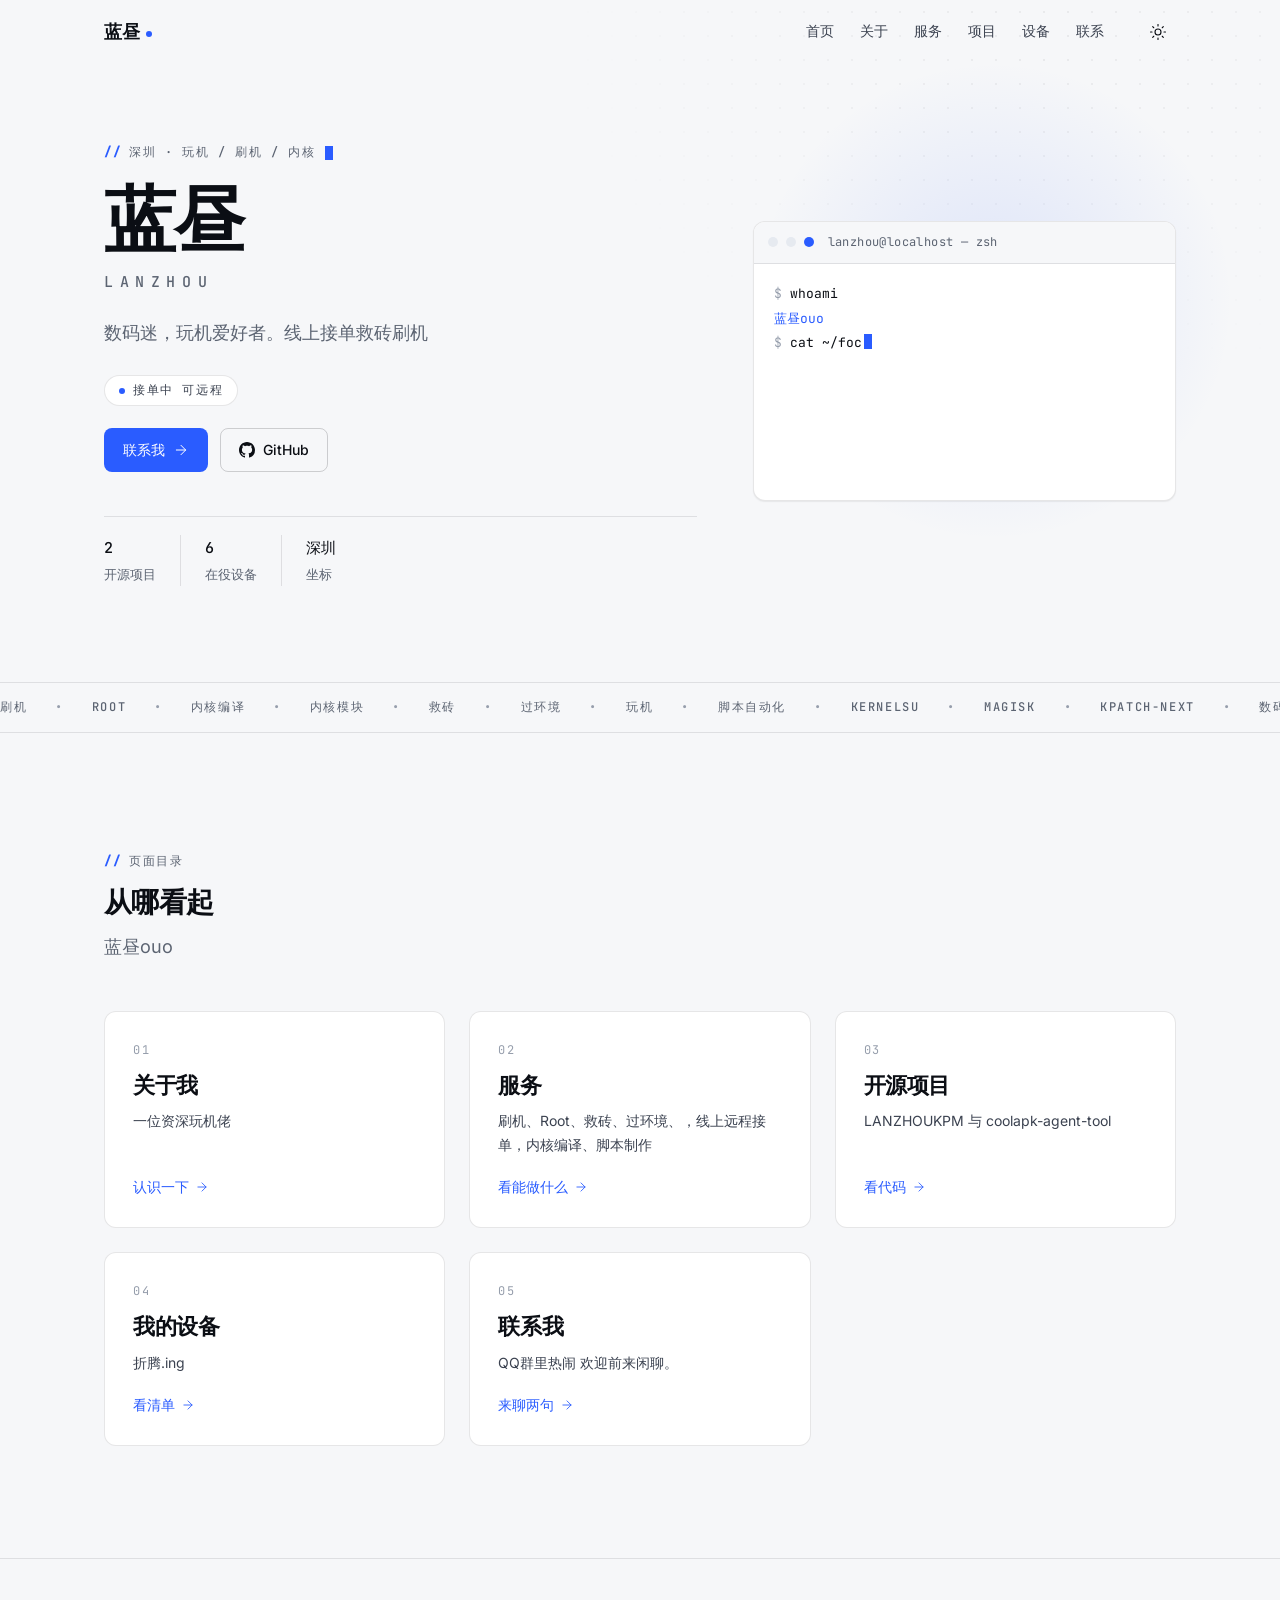
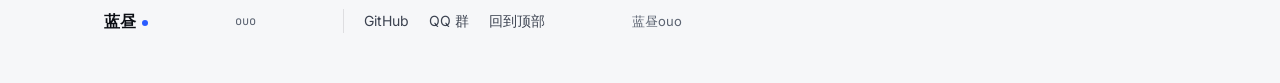
==== commit 629935ba: "Update index.html" ====
--- a/index.html
+++ b/index.html
@@ -32,7 +32,7 @@
   <path d="M20 12h2" />
   <path d="m6.34 17.66-1.41 1.41" />
   <path d="m19.07 4.93-1.41 1.41" /></svg><svg class="icon-moon" width="18" height="18" viewBox="0 0 24 24" fill="none" stroke="currentColor" stroke-width="1.5" stroke-linecap="round" stroke-linejoin="round" aria-hidden="true"><path d="M20.985 12.486a9 9 0 1 1-9.473-9.472c.405-.022.617.46.402.803a6 6 0 0 0 8.268 8.268c.344-.215.825-.004.803.401" /></svg></button></div></div><main id="main" tabindex="-1"><section class="hero" id="top"><div class="hero__grid-bg" aria-hidden="true"></div><div class="hero__glow" aria-hidden="true"></div><div class="container hero__inner"><div class="hero__lead"><p class="eyebrow eyebrow--cursor" data-reveal>深圳 · 玩机 / 刷机 / 内核</p><h1 class="hero__title" data-reveal style="--reveal-delay:1">蓝昼</h1><span class="hero__latin" data-reveal style="--reveal-delay:2">LANZHOU</span><p class="hero__sub" data-reveal style="--reveal-delay:3">数码迷，玩机爱好者。线上接单救砖刷机</p><div class="hero__status" data-reveal style="--reveal-delay:4"><button class="status-pill" type="button" data-copy="3752279897" data-copy-label="QQ 号" title="点击复制 QQ：3752279897"><span class="status-pill__dot" aria-hidden="true"></span>接单中 可远程</button></div><div class="hero__cta" data-reveal style="--reveal-delay:5"><a class="btn btn--primary" href="/contact">联系我<svg class="btn__arrow" width="16" height="16" viewBox="0 0 24 24" fill="none" stroke="currentColor" stroke-width="1.5" stroke-linecap="round" stroke-linejoin="round" aria-hidden="true"><path d="M5 12h14" />
-  <path d="m12 5 7 7-7 7" /></svg></a><a class="btn btn--secondary" href="https://github.com/LANZHOU-1" target="_blank" rel="noopener"><svg width="16" height="16" viewBox="0 0 16 16" fill="currentColor" aria-hidden="true"><path d="M8 0C3.58 0 0 3.58 0 8c0 3.54 2.29 6.53 5.47 7.59.4.07.55-.17.55-.38 0-.19-.01-.82-.01-1.49-2.01.37-2.53-.49-2.69-.94-.09-.23-.48-.94-.82-1.13-.28-.15-.68-.52-.01-.53.63-.01 1.08.58 1.23.82.72 1.21 1.87.87 2.33.66.07-.52.28-.87.51-1.07-1.78-.2-3.64-.89-3.64-3.95 0-.87.31-1.59.82-2.15-.08-.2-.36-1.02.08-2.12 0 0 .67-.21 2.2.82.64-.18 1.32-.27 2-.27s1.36.09 2 .27c1.53-1.04 2.2-.82 2.2-.82.44 1.1.16 1.92.08 2.12.51.56.82 1.27.82 2.15 0 3.07-1.87 3.75-3.65 3.95.29.25.54.73.54 1.48 0 1.07-.01 1.93-.01 2.2 0 .21.15.46.55.38A8.01 8.01 0 0 0 16 8c0-4.42-3.58-8-8-8Z"></path></svg>GitHub</a></div><div class="hero__stats" data-reveal style="--reveal-delay:6"><div class="hero__stat"><div class="hero__stat-value">2</div><div class="hero__stat-label">开源项目</div></div><div class="hero__stat"><div class="hero__stat-value">6</div><div class="hero__stat-label">在役设备</div></div><div class="hero__stat"><div class="hero__stat-value">深圳</div><div class="hero__stat-label">坐标</div></div></div></div><div class="terminal" data-reveal style="--reveal-delay:3"><div class="terminal__bar"><span class="terminal__dot"></span><span class="terminal__dot"></span><span class="terminal__dot terminal__dot--accent"></span><span class="terminal__title">lanzhou@localhost — zsh</span></div><div class="terminal__body" id="terminalBody" data-lines="[{&quot;cmd&quot;:&quot;whoami&quot;,&quot;out&quot;:&quot;蓝昼 · LANZHOU&quot;,&quot;accent&quot;:true},{&quot;cmd&quot;:&quot;cat ~/focus.txt&quot;,&quot;out&quot;:&quot;KPM · 内核编译 · Root · 过环境&quot;},{&quot;cmd&quot;:&quot;ls ~/devices/&quot;,&quot;out&quot;:&quot;find-x9s-pro  mi-14  mi-14  ace-6  mi-11-pro&quot;},{&quot;cmd&quot;:&quot;status&quot;,&quot;out&quot;:&quot;接单中 · 欢迎来聊&quot;}]"><div class="terminal__line"><span class="t-prompt">$ </span><span class="t-cmd">whoami</span></div><div class="terminal__line t-out t-accent">蓝昼 · LANZHOU</div><div class="terminal__line"><span class="t-prompt">$ </span><span class="t-cmd">cat ~/focus.txt</span></div><div class="terminal__line t-out">KPM · 内核编译 · Root · 过环境</div><div class="terminal__line"><span class="t-prompt">$ </span><span class="t-cmd">ls ~/devices/</span></div><div class="terminal__line t-out">find-x9s-pro  mi-14  mi-14  ace-6  mi-11-pro</div><div class="terminal__line"><span class="t-prompt">$ </span><span class="t-cmd">status</span></div><div class="terminal__line t-out">接单中 · 欢迎来聊</div><div class="terminal__line"><span class="t-prompt">$ </span><span class="terminal__cursor"></span></div></div></div></div></section><div class="marquee" aria-hidden="true"><div class="marquee__track"><span class="marquee__item">刷机<span class="marquee__sep">•</span></span><span class="marquee__item">Root<span class="marquee__sep">•</span></span><span class="marquee__item">内核编译<span class="marquee__sep">•</span></span><span class="marquee__item">KPM 模块<span class="marquee__sep">•</span></span><span class="marquee__item">救砖<span class="marquee__sep">•</span></span><span class="marquee__item">过环境<span class="marquee__sep">•</span></span><span class="marquee__item">玩机<span class="marquee__sep">•</span></span><span class="marquee__item">脚本自动化<span class="marquee__sep">•</span></span><span class="marquee__item">KernelSU<span class="marquee__sep">•</span></span><span class="marquee__item">Magisk<span class="marquee__sep">•</span></span><span class="marquee__item">KPatch-Next<span class="marquee__sep">•</span></span><span class="marquee__item">数码<span class="marquee__sep">•</span></span><span class="marquee__item">刷机<span class="marquee__sep">•</span></span><span class="marquee__item">Root<span class="marquee__sep">•</span></span><span class="marquee__item">内核编译<span class="marquee__sep">•</span></span><span class="marquee__item">KPM 模块<span class="marquee__sep">•</span></span><span class="marquee__item">救砖<span class="marquee__sep">•</span></span><span class="marquee__item">过环境<span class="marquee__sep">•</span></span><span class="marquee__item">玩机<span class="marquee__sep">•</span></span><span class="marquee__item">脚本自动化<span class="marquee__sep">•</span></span><span class="marquee__item">KernelSU<span class="marquee__sep">•</span></span><span class="marquee__item">Magisk<span class="marquee__sep">•</span></span><span class="marquee__item">KPatch-Next<span class="marquee__sep">•</span></span><span class="marquee__item">数码<span class="marquee__sep">•</span></span></div></div><section class="section index"><div class="container"><div class="section-head" data-reveal><p class="eyebrow">页面目录</p><h2 class="section-title">从哪看起</h2><p class="section-sub">五个页面，把玩机这件事讲清楚 —— 也可以直接来聊。</p></div><div class="index-grid"><a class="index-card" href="/about" data-reveal style="--reveal-delay:0"><span class="index-card__n">01</span><span class="index-card__title">关于我</span><span class="index-card__desc">一个常驻深圳的 Android 玩家 —— 玩机是爱好，也是手艺。</span><span class="index-card__go">认识一下<svg width="14" height="14" viewBox="0 0 24 24" fill="none" stroke="currentColor" stroke-width="1.5" stroke-linecap="round" stroke-linejoin="round" aria-hidden="true"><path d="M5 12h14" />
+  <path d="m12 5 7 7-7 7" /></svg></a><a class="btn btn--secondary" href="https://github.com/LANZHOU-1" target="_blank" rel="noopener"><svg width="16" height="16" viewBox="0 0 16 16" fill="currentColor" aria-hidden="true"><path d="M8 0C3.58 0 0 3.58 0 8c0 3.54 2.29 6.53 5.47 7.59.4.07.55-.17.55-.38 0-.19-.01-.82-.01-1.49-2.01.37-2.53-.49-2.69-.94-.09-.23-.48-.94-.82-1.13-.28-.15-.68-.52-.01-.53.63-.01 1.08.58 1.23.82.72 1.21 1.87.87 2.33.66.07-.52.28-.87.51-1.07-1.78-.2-3.64-.89-3.64-3.95 0-.87.31-1.59.82-2.15-.08-.2-.36-1.02.08-2.12 0 0 .67-.21 2.2.82.64-.18 1.32-.27 2-.27s1.36.09 2 .27c1.53-1.04 2.2-.82 2.2-.82.44 1.1.16 1.92.08 2.12.51.56.82 1.27.82 2.15 0 3.07-1.87 3.75-3.65 3.95.29.25.54.73.54 1.48 0 1.07-.01 1.93-.01 2.2 0 .21.15.46.55.38A8.01 8.01 0 0 0 16 8c0-4.42-3.58-8-8-8Z"></path></svg>GitHub</a></div><div class="hero__stats" data-reveal style="--reveal-delay:6"><div class="hero__stat"><div class="hero__stat-value">2</div><div class="hero__stat-label">开源项目</div></div><div class="hero__stat"><div class="hero__stat-value">6</div><div class="hero__stat-label">在役设备</div></div><div class="hero__stat"><div class="hero__stat-value">深圳</div><div class="hero__stat-label">坐标</div></div></div></div><div class="terminal" data-reveal style="--reveal-delay:3"><div class="terminal__bar"><span class="terminal__dot"></span><span class="terminal__dot"></span><span class="terminal__dot terminal__dot--accent"></span><span class="terminal__title">lanzhou@localhost — zsh</span></div><div class="terminal__body" id="terminalBody" data-lines="[{&quot;cmd&quot;:&quot;whoami&quot;,&quot;out&quot;:&quot;蓝昼ouo&quot;,&quot;accent&quot;:true},{&quot;cmd&quot;:&quot;cat ~/focus.txt&quot;,&quot;out&quot;:&quot;数码 刷机 Root 过环境&quot;},{&quot;cmd&quot;:&quot;ls ~/devices/&quot;,&quot;out&quot;:&quot;find-x9s-pro  mi-14  mi-14  ace-6  mi-11-pro&quot;},{&quot;cmd&quot;:&quot;status&quot;,&quot;out&quot;:&quot;接单中&quot;}]"><div class="terminal__line"><span class="t-prompt">$ </span><span class="t-cmd">whoami</span></div><div class="terminal__line t-out t-accent">蓝昼ouo</div><div class="terminal__line"><span class="t-prompt">$ </span><span class="t-cmd">cat ~/focus.txt</span></div><div class="terminal__line t-out">救砖 刷机 Root 过环境</div><div class="terminal__line"><span class="t-prompt">$ </span><span class="t-cmd">ls ~/devices/</span></div><div class="terminal__line t-out">find-x9s-pro  mi-14  mi-14  ace-6  mi-11-pro</div><div class="terminal__line"><span class="t-prompt">$ </span><span class="t-cmd">status</span></div><div class="terminal__line t-out">接单中</div><div class="terminal__line"><span class="t-prompt">$ </span><span class="terminal__cursor"></span></div></div></div></div></section><div class="marquee" aria-hidden="true"><div class="marquee__track"><span class="marquee__item">刷机<span class="marquee__sep">•</span></span><span class="marquee__item">Root<span class="marquee__sep">•</span></span><span class="marquee__item">内核编译<span class="marquee__sep">•</span></span><span class="marquee__item">内核模块<span class="marquee__sep">•</span></span><span class="marquee__item">救砖<span class="marquee__sep">•</span></span><span class="marquee__item">过环境<span class="marquee__sep">•</span></span><span class="marquee__item">玩机<span class="marquee__sep">•</span></span><span class="marquee__item">脚本自动化<span class="marquee__sep">•</span></span><span class="marquee__item">KernelSU<span class="marquee__sep">•</span></span><span class="marquee__item">Magisk<span class="marquee__sep">•</span></span><span class="marquee__item">KPatch-Next<span class="marquee__sep">•</span></span><span class="marquee__item">数码<span class="marquee__sep">•</span></span><span class="marquee__item">刷机<span class="marquee__sep">•</span></span><span class="marquee__item">Root<span class="marquee__sep">•</span></span><span class="marquee__item">内核编译<span class="marquee__sep">•</span></span><span class="marquee__item">内核模块<span class="marquee__sep">•</span></span><span class="marquee__item">救砖<span class="marquee__sep">•</span></span><span class="marquee__item">过环境<span class="marquee__sep">•</span></span><span class="marquee__item">玩机<span class="marquee__sep">•</span></span><span class="marquee__item">脚本自动化<span class="marquee__sep">•</span></span><span class="marquee__item">KernelSU<span class="marquee__sep">•</span></span><span class="marquee__item">Magisk<span class="marquee__sep">•</span></span><span class="marquee__item">KPatch-Next<span class="marquee__sep">•</span></span><span class="marquee__item">数码<span class="marquee__sep">•</span></span></div></div><section class="section index"><div class="container"><div class="section-head" data-reveal><p class="eyebrow">页面目录</p><h2 class="section-title">从哪看起</h2><p class="section-sub">蓝昼ouo</p></div><div class="index-grid"><a class="index-card" href="/about" data-reveal style="--reveal-delay:0"><span class="index-card__n">01</span><span class="index-card__title">关于我</span><span class="index-card__desc">一位资深玩机佬</span><span class="index-card__go">认识一下<svg width="14" height="14" viewBox="0 0 24 24" fill="none" stroke="currentColor" stroke-width="1.5" stroke-linecap="round" stroke-linejoin="round" aria-hidden="true"><path d="M5 12h14" />
   <path d="m12 5 7 7-7 7" /></svg></span></a><a class="index-card" href="/services" data-reveal style="--reveal-delay:1"><span class="index-card__n">02</span><span class="index-card__title">服务</span><span class="index-card__desc">刷机、Root、救砖、过环境、，线上远程接单，内核编译、脚本制作</span><span class="index-card__go">看能做什么<svg width="14" height="14" viewBox="0 0 24 24" fill="none" stroke="currentColor" stroke-width="1.5" stroke-linecap="round" stroke-linejoin="round" aria-hidden="true"><path d="M5 12h14" />
   <path d="m12 5 7 7-7 7" /></svg></span></a><a class="index-card" href="/projects" data-reveal style="--reveal-delay:2"><span class="index-card__n">03</span><span class="index-card__title">开源项目</span><span class="index-card__desc">LANZHOUKPM 与 coolapk-agent-tool</span><span class="index-card__go">看代码<svg width="14" height="14" viewBox="0 0 24 24" fill="none" stroke="currentColor" stroke-width="1.5" stroke-linecap="round" stroke-linejoin="round" aria-hidden="true"><path d="M5 12h14" />
   <path d="m12 5 7 7-7 7" /></svg></span></a><a class="index-card" href="/devices" data-reveal style="--reveal-delay:0"><span class="index-card__n">04</span><span class="index-card__title">我的设备</span><span class="index-card__desc">折腾.ing</span><span class="index-card__go">看清单<svg width="14" height="14" viewBox="0 0 24 24" fill="none" stroke="currentColor" stroke-width="1.5" stroke-linecap="round" stroke-linejoin="round" aria-hidden="true"><path d="M5 12h14" />
